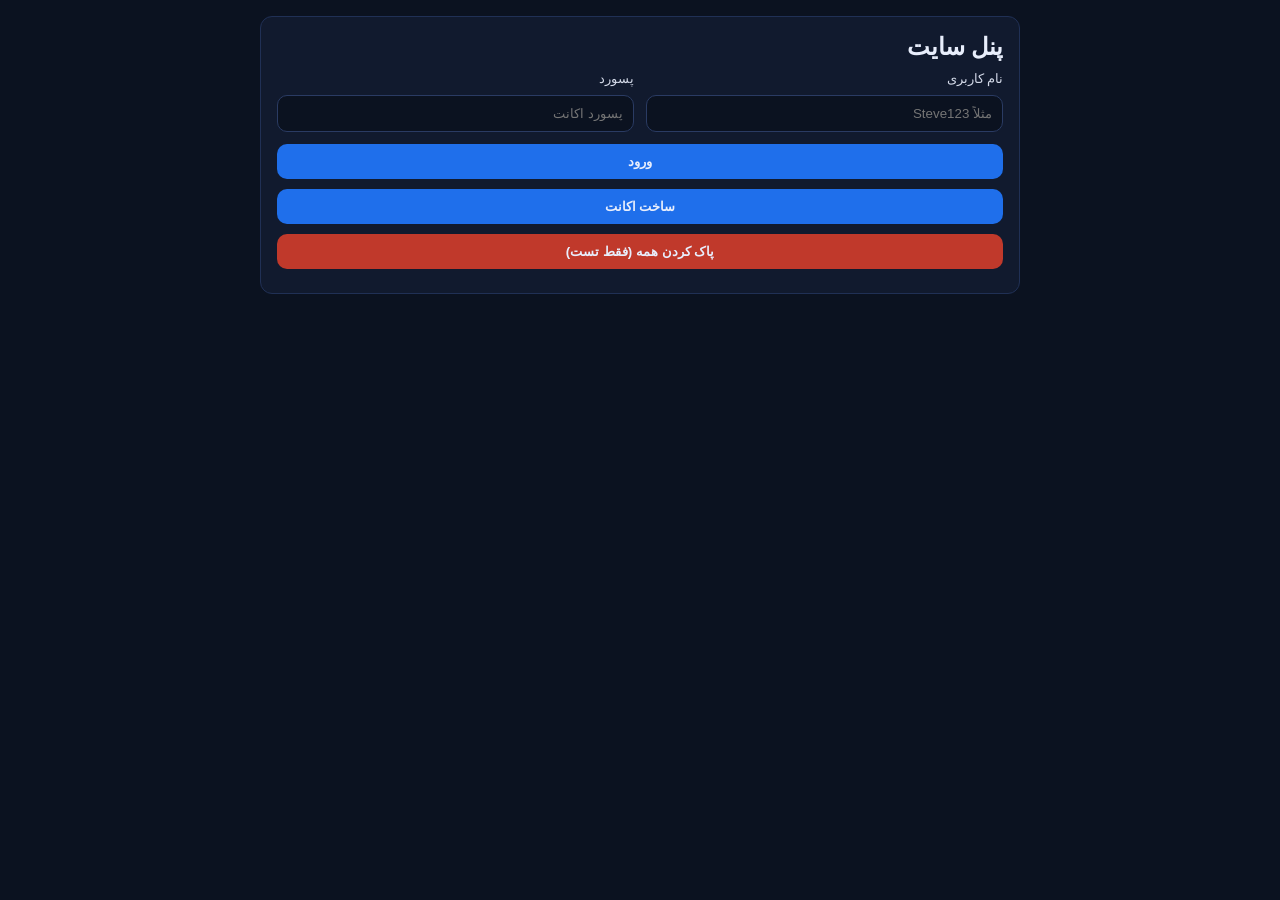
==== index.html @ c6c1b9be "Create index.html" ====
<!DOCTYPE html>
<html lang="fa" dir="rtl">
<head>
  <meta charset="utf-8" />
  <meta name="viewport" content="width=device-width,initial-scale=1" />
  <title>Session 10 دقیقه - Login</title>
  <style>
    body{font-family:tahoma;background:#0b1220;color:#e8eefc;margin:0;padding:16px}
    .wrap{max-width:760px;margin:auto;display:grid;gap:12px}
    .card{background:#111a2e;border:1px solid #203055;border-radius:12px;padding:16px}
    input,button{width:100%;box-sizing:border-box;margin-top:8px;padding:10px;border-radius:10px;border:1px solid #2a3b63;background:#0b1220;color:#e8eefc}
    button{cursor:pointer;border:none;background:#1f6feb;font-weight:900}
    .row{display:grid;grid-template-columns:1fr 1fr;gap:12px}
    @media(max-width:720px){.row{grid-template-columns:1fr}}
    .muted{opacity:.75;font-size:13px;margin-top:8px}
    .hidden{display:none}
    .danger{background:#c0392b}
    .ok{background:#1f6feb}
    .small{font-size:13px;opacity:.9}
    .topTitle{margin:0 0 8px 0}
  </style>
</head>
<body>
<div class="wrap">

  <div class="card">
    <h2 class="topTitle">پنل سایت</h2>
    <div id="timerLine" class="muted"></div>

    <!-- بخش لاگین -->
    <div id="loginBox">
      <div class="row">
        <div>
          <label class="small">نام کاربری</label>
          <input id="username" placeholder="مثلاً Steve123" autocomplete="username" />
        </div>
        <div>
          <label class="small">پسورد</label>
          <input id="password" type="password" placeholder="پسورد اکانت" autocomplete="current-password" />
        </div>
      </div>

      <button id="btnLogin" class="ok" style="margin-top:12px;">ورود</button>

      <button id="btnCreate" class="ok" style="margin-top:10px;">ساخت اکانت</button>
      <button id="btnClear" class="danger" style="margin-top:10px;">پاک کردن همه (فقط تست)</button>

      <div id="status" class="muted"></div>
    </div>

    <!-- بخش وارد شده -->
    <div id="appBox" class="hidden">
      <div class="small">✅ وارد شده‌اید به عنوان:</div>
      <div style="font-weight:900;margin-top:6px;font-size:18px" id="who"></div>

      <div class="muted" style="margin-top:10px">
        تا <b id="exp"></b> زمان باقی مانده.
      </div>

      <div style="margin-top:14px;padding:12px;border:1px dashed #2a3b63;border-radius:12px">
        محتوای اصلی سایت همینجاست… (هرچی می‌خوای اینجا بذار)
      </div>

      <button id="btnLogout" class="danger" style="margin-top:14px; width:auto; padding:10px 14px;">خروج</button>
    </div>
  </div>

</div>

<script>
  const LS_USERS = "site:users:v1";
  const LS_SESSION = "site:session:v1";
  const SESSION_TTL_MS = 10 * 60 * 1000; // 10 دقیقه

  const $ = (id) => document.getElementById(id);

  function setStatus(t){ $("status").textContent = t || ""; }

  function now(){ return Date.now(); }

  function loadUsers(){
    const raw = localStorage.getItem(LS_USERS);
    if(!raw) return {};
    try{
      const obj = JSON.parse(raw);
      return (obj && typeof obj === "object") ? obj : {};
    }catch{ return {}; }
  }

  function saveUsers(users){
    localStorage.setItem(LS_USERS, JSON.stringify(users));
  }

  function loadSession(){
    const raw = localStorage.getItem(LS_SESSION);
    if(!raw) return null;
    try{ return JSON.parse(raw); }catch{ return null; }
  }

  function saveSession(sess){
    localStorage.setItem(LS_SESSION, JSON.stringify(sess));
  }

  function clearSession(){
    localStorage.removeItem(LS_SESSION);
  }

  function clearAll(){
    localStorage.removeItem(LS_USERS);
    localStorage.removeItem(LS_SESSION);
  }

  async function sha256(text){
    const enc = new TextEncoder().encode(text);
    const buf = await crypto.subtle.digest("SHA-256", enc);
    return [...new Uint8Array(buf)].map(b => b.toString(16).padStart(2,"0")).join("");
  }

  function render(){
    const sess = loadSession();

    const loginBox = $("loginBox");
    const appBox = $("appBox");
    const expLine = $("timerLine");

    if(!sess || !sess.username || !sess.expAt){
      loginBox.classList.remove("hidden");
      appBox.classList.add("hidden");
      expLine.textContent = "";
      setStatus("");
      return;
    }

    const expAt = Number(sess.expAt);

    if(!Number.isFinite(expAt) || now() > expAt){
      clearSession();
      loginBox.classList.remove("hidden");
      appBox.classList.add("hidden");
      expLine.textContent = "";
      $("who").textContent = "";
      $("exp").textContent = "";
      setStatus("سشن منقضی شد. دوباره وارد شوید.");
      return;
    }

    loginBox.classList.add("hidden");
    appBox.classList.remove("hidden");
    $("who").textContent = sess.username;
    $("exp").textContent = new Date(expAt).toLocaleString("fa-IR");

    // نمایش تایمر
    const remainMs = expAt - now();
    const s = Math.max(0, Math.floor(remainMs/1000));
    const m = Math.floor(s/60);
    const sec = (s%60).toString().padStart(2,"0");
    expLine.textContent = `زمان باقی‌مانده: ${m} دقیقه و ${sec} ثانیه`;
    setStatus("");
  }

  // در هر بار refresh، همین که صفحه بالا آمد render می‌کنه
  render();
  setInterval(render, 1000);

  $("btnLogin").addEventListener("click", async ()=>{
    const username = $("username").value.trim();
    const password = $("password").value;

    if(!username){ setStatus("نام کاربری را وارد کن."); return; }
    if(!password){ setStatus("پسورد را وارد کن."); return; }

    const users = loadUsers();
    const u = users[username];
    if(!u){ setStatus("اکانت پیدا نشد. یا اول بساز."); return; }

    const hash = await sha256(password);
    if(hash !== u.passHash){ setStatus("پسورد اشتباه است."); return; }

    saveSession({ username, expAt: now() + SESSION_TTL_MS });
    render();
  });

  $("btnCreate").addEventListener("click", async ()=>{
    const username = $("username").value.trim();
    const password = $("password").value;

    if(username.length < 3){ setStatus("نام کاربری حداقل ۳ کاراکتر باشد."); return; }
    if(password.length < 4){ setStatus("پسورد حداقل ۴ کاراکتر باشد."); return; }

    const users = loadUsers();
    if(users[username]){ setStatus("این نام کاربری قبلاً ساخته شده است."); return; }

    const hash = await sha256(password);
    users[username] = { passHash: hash, createdAt: new Date().toISOString() };
    saveUsers(users);

    setStatus("اکانت ساخته شد ✅ حالا وارد شو.");
  });

  $("btnLogout").addEventListener("click", ()=>{
    clearSession();
    render();
  });

  $("btnClear").addEventListener("click", ()=>{
    if(confirm("همه اکانت‌ها و سشن‌ها پاک می‌شود؟ (فقط تست)")){
      clearAll();
      render();
    }
  });
</script>
</body>
</html>
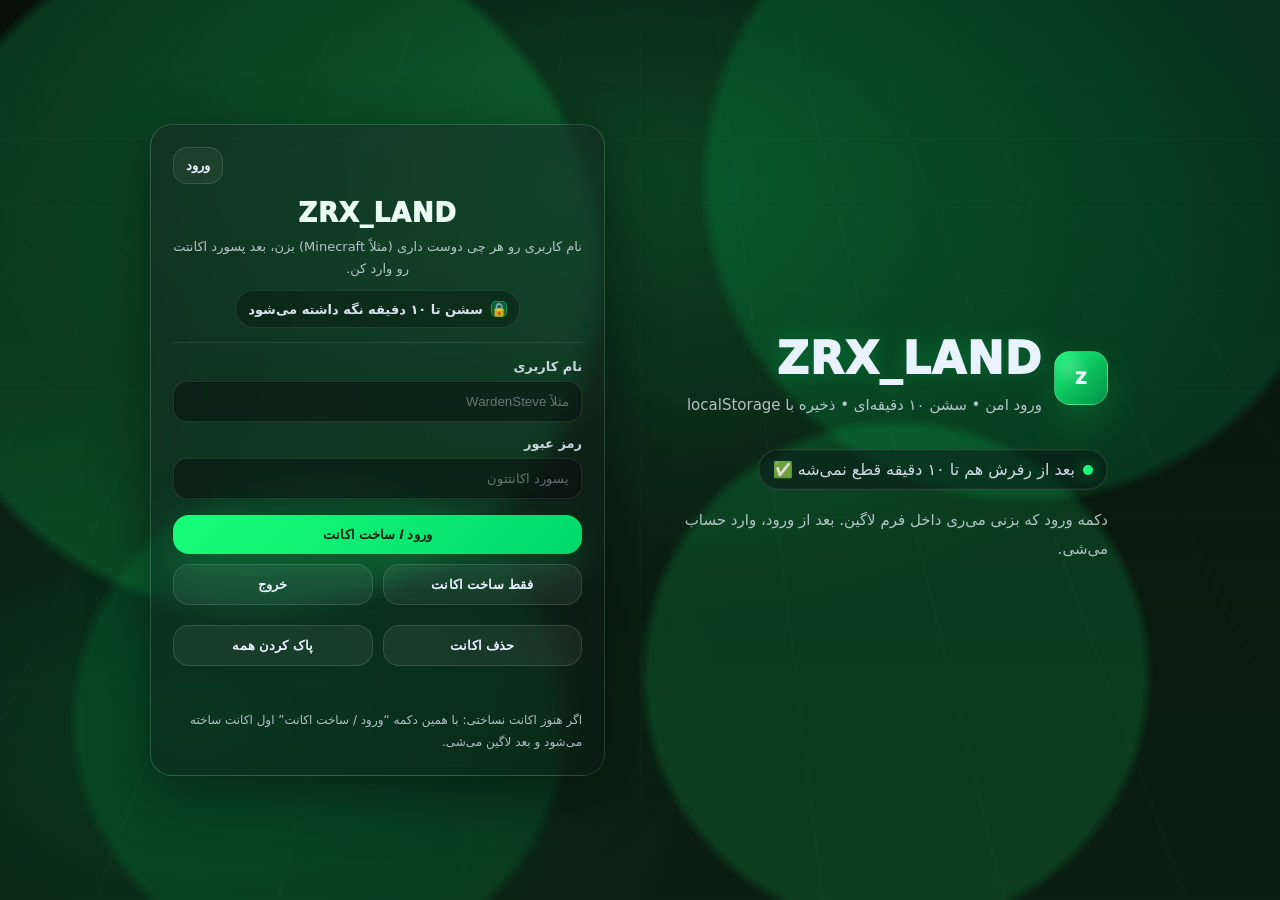
==== commit 087c4edd: "Update index.html" ====
--- a/index.html
+++ b/index.html
@@ -3,80 +3,374 @@
 <head>
   <meta charset="utf-8" />
   <meta name="viewport" content="width=device-width,initial-scale=1" />
-  <title>Session 10 دقیقه - Login</title>
+  <title>ZRX_LAND | Login</title>
   <style>
-    body{font-family:tahoma;background:#0b1220;color:#e8eefc;margin:0;padding:16px}
-    .wrap{max-width:760px;margin:auto;display:grid;gap:12px}
-    .card{background:#111a2e;border:1px solid #203055;border-radius:12px;padding:16px}
-    input,button{width:100%;box-sizing:border-box;margin-top:8px;padding:10px;border-radius:10px;border:1px solid #2a3b63;background:#0b1220;color:#e8eefc}
-    button{cursor:pointer;border:none;background:#1f6feb;font-weight:900}
-    .row{display:grid;grid-template-columns:1fr 1fr;gap:12px}
-    @media(max-width:720px){.row{grid-template-columns:1fr}}
-    .muted{opacity:.75;font-size:13px;margin-top:8px}
-    .hidden{display:none}
-    .danger{background:#c0392b}
-    .ok{background:#1f6feb}
-    .small{font-size:13px;opacity:.9}
-    .topTitle{margin:0 0 8px 0}
+    :root{
+      --bg1:#07110a;
+      --bg2:#0b1f10;
+      --card: rgba(15, 20, 30, .78);
+      --card2: rgba(10, 14, 22, .62);
+      --stroke: rgba(255,255,255,.10);
+      --text:#e9f2ff;
+      --muted:rgba(233,242,255,.75);
+      --green:#19ff7a;
+      --green2:#00d86b;
+      --shadow: 0 18px 60px rgba(0,0,0,.45);
+      --radius: 22px;
+    }
+
+    *{box-sizing:border-box}
+    body{
+      margin:0;
+      font-family: ui-sans-serif, system-ui, -apple-system, Segoe UI, Roboto, Tahoma, Arial;
+      background:
+        radial-gradient(1200px 800px at 50% 20%, rgba(25,255,122,.20), transparent 55%),
+        radial-gradient(900px 600px at 15% 80%, rgba(0,216,107,.14), transparent 60%),
+        linear-gradient(180deg, var(--bg1), var(--bg2));
+      color:var(--text);
+      overflow-x:hidden;
+    }
+
+    /* glow squares background */
+    .bg-glow{
+      position:fixed; inset:0; pointer-events:none; opacity:.9;
+      background:
+        radial-gradient(circle at 20% 30%, rgba(25,255,122,.18) 0 28%, transparent 29%),
+        radial-gradient(circle at 80% 20%, rgba(0,216,107,.18) 0 25%, transparent 26%),
+        radial-gradient(circle at 70% 75%, rgba(25,255,122,.16) 0 22%, transparent 23%),
+        radial-gradient(circle at 25% 80%, rgba(0,216,107,.14) 0 20%, transparent 21%);
+      filter: blur(0px);
+    }
+    .grid{
+      position:fixed; inset:-40px;
+      pointer-events:none;
+      background:
+        linear-gradient(to right, rgba(255,255,255,.06) 1px, transparent 1px),
+        linear-gradient(to bottom, rgba(255,255,255,.06) 1px, transparent 1px);
+      background-size: 68px 68px;
+      opacity:.10;
+      transform: perspective(900px) rotateX(58deg) translateY(120px);
+      transform-origin: top;
+    }
+    .wrap{
+      min-height:100vh;
+      display:flex;
+      align-items:center;
+      justify-content:center;
+      padding:28px 16px;
+      position:relative;
+    }
+
+    .shell{
+      width:min(980px, 100%);
+      display:grid;
+      grid-template-columns: 1.05fr .95fr;
+      gap:22px;
+      align-items:center;
+    }
+    @media (max-width: 860px){
+      .shell{ grid-template-columns: 1fr; }
+    }
+
+    .hero{
+      padding:22px;
+    }
+    .brand{
+      display:flex; gap:12px; align-items:center;
+      margin-bottom:14px;
+    }
+    .logo{
+      width:54px; height:54px; border-radius:16px;
+      background:
+        radial-gradient(circle at 30% 30%, rgba(255,255,255,.18), transparent 35%),
+        linear-gradient(135deg, rgba(25,255,122,.95), rgba(0,216,107,.55));
+      box-shadow: 0 18px 40px rgba(25,255,122,.18);
+      border:1px solid rgba(255,255,255,.18);
+      display:flex; align-items:center; justify-content:center;
+      font-weight:1000; letter-spacing:.5px;
+    }
+    .title{
+      font-size:44px; font-weight:1000; line-height:1;
+      margin:0;
+      letter-spacing: 1px;
+      text-shadow: 0 0 22px rgba(25,255,122,.22);
+    }
+    .subtitle{
+      margin-top:10px;
+      color:var(--muted);
+      font-size:15px;
+      line-height:1.9;
+    }
+    .tag{
+      display:inline-flex; align-items:center; gap:8px;
+      padding:10px 14px;
+      border-radius:999px;
+      border:1px solid rgba(255,255,255,.12);
+      background: rgba(10,14,22,.45);
+      margin-top:16px;
+      color: rgba(233,242,255,.88);
+      box-shadow: inset 0 0 0 1px rgba(255,255,255,.04);
+    }
+    .dot{
+      width:10px; height:10px; border-radius:50%;
+      background: var(--green);
+      box-shadow: 0 0 18px rgba(25,255,122,.6);
+    }
+
+    /* card */
+    .card{
+      background: linear-gradient(180deg, rgba(255,255,255,.06), rgba(255,255,255,.02));
+      border:1px solid rgba(255,255,255,.10);
+      border-radius: var(--radius);
+      box-shadow: var(--shadow);
+      overflow:hidden;
+    }
+    .card-inner{
+      padding:22px;
+      background: rgba(6,10,16,.35);
+      backdrop-filter: blur(10px);
+    }
+    .card-top{
+      text-align:center;
+      padding-bottom:14px;
+      border-bottom:1px solid rgba(255,255,255,.08);
+      margin-bottom:16px;
+    }
+    .card-top .brandText{
+      font-weight:1000;
+      font-size:26px;
+      letter-spacing: .8px;
+      color:#eafff4;
+    }
+    .hint{
+      margin-top:8px;
+      color:var(--muted);
+      font-size:13px;
+      line-height:1.7;
+    }
+
+    .field{
+      margin-top:14px;
+    }
+    label{
+      display:block;
+      color: rgba(233,242,255,.85);
+      font-size:13px;
+      margin-bottom:7px;
+      font-weight:800;
+    }
+    input{
+      width:100%;
+      padding:12px 12px;
+      border-radius:14px;
+      border:1px solid rgba(255,255,255,.10);
+      background: rgba(5,8,12,.40);
+      outline:none;
+      color:var(--text);
+      box-shadow: inset 0 0 0 1px rgba(0,0,0,.18);
+    }
+    input::placeholder{ color: rgba(233,242,255,.40); }
+
+    .btn{
+      margin-top:16px;
+      width:100%;
+      padding:12px 14px;
+      border:none;
+      border-radius:16px;
+      cursor:pointer;
+      font-weight:1000;
+      letter-spacing:.2px;
+      color:#052014;
+      background: linear-gradient(135deg, var(--green), var(--green2));
+      box-shadow: 0 16px 40px rgba(25,255,122,.20);
+      transition: transform .12s ease, filter .12s ease;
+    }
+    .btn:hover{ transform: translateY(-1px); filter: brightness(1.05); }
+    .btn:active{ transform: translateY(0px); }
+    .btn.secondary{
+      background: rgba(255,255,255,.06);
+      color: var(--text);
+      border:1px solid rgba(255,255,255,.12);
+      box-shadow:none;
+      margin-top:10px;
+    }
+    .row2{
+      display:grid; grid-template-columns:1fr 1fr; gap:10px;
+    }
+    @media (max-width: 480px){ .row2{ grid-template-columns:1fr; } }
+
+    .status{
+      margin-top:12px;
+      color: rgba(233,242,255,.85);
+      font-size:13px;
+      min-height: 18px;
+    }
+    .pill{
+      display:inline-flex; align-items:center; gap:8px;
+      padding:10px 12px;
+      border-radius:999px;
+      background: rgba(0,0,0,.25);
+      border:1px solid rgba(255,255,255,.10);
+      color: rgba(233,242,255,.92);
+      font-weight:900;
+      font-size:13px;
+      margin-top:10px;
+    }
+    .lock{
+      width:16px; height:16px; border-radius:5px;
+      background: rgba(25,255,122,.22);
+      border:1px solid rgba(25,255,122,.35);
+      display:inline-flex; align-items:center; justify-content:center;
+      color: var(--green);
+      font-weight:1000;
+    }
+
+    .right-note{
+      margin-top:14px;
+      color: var(--muted);
+      font-size: 12px;
+      line-height:1.8;
+    }
+
+    /* two "pages" */
+    .page{ display:none; }
+    .page.show{ display:block; }
+    .top-action{
+      display:flex; justify-content:flex-end; margin-bottom:14px;
+    }
+    .linkBtn{
+      border:1px solid rgba(255,255,255,.12);
+      background: rgba(255,255,255,.05);
+      color: var(--text);
+      padding:10px 12px;
+      border-radius: 14px;
+      cursor:pointer;
+      font-weight:1000;
+    }
+    .linkBtn:hover{ filter: brightness(1.08); }
+    .linkBtn:active{ transform: translateY(1px); }
   </style>
 </head>
+
 <body>
-<div class="wrap">
-
-  <div class="card">
-    <h2 class="topTitle">پنل سایت</h2>
-    <div id="timerLine" class="muted"></div>
-
-    <!-- بخش لاگین -->
-    <div id="loginBox">
-      <div class="row">
-        <div>
-          <label class="small">نام کاربری</label>
-          <input id="username" placeholder="مثلاً Steve123" autocomplete="username" />
+  <div class="bg-glow"></div>
+  <div class="grid"></div>
+
+  <div class="wrap">
+    <div class="shell">
+      <section class="hero">
+        <div class="brand">
+          <div class="logo">Z</div>
+          <div>
+            <h1 class="title">ZRX_LAND</h1>
+            <div class="subtitle">ورود امن • سشن ۱۰ دقیقه‌ای • ذخیره با localStorage</div>
+          </div>
         </div>
-        <div>
-          <label class="small">پسورد</label>
-          <input id="password" type="password" placeholder="پسورد اکانت" autocomplete="current-password" />
+
+        <div class="tag">
+          <span class="dot"></span>
+          <span>بعد از رفرش هم تا ۱۰ دقیقه قطع نمی‌شه ✅</span>
         </div>
-      </div>
-
-      <button id="btnLogin" class="ok" style="margin-top:12px;">ورود</button>
-
-      <button id="btnCreate" class="ok" style="margin-top:10px;">ساخت اکانت</button>
-      <button id="btnClear" class="danger" style="margin-top:10px;">پاک کردن همه (فقط تست)</button>
-
-      <div id="status" class="muted"></div>
-    </div>
-
-    <!-- بخش وارد شده -->
-    <div id="appBox" class="hidden">
-      <div class="small">✅ وارد شده‌اید به عنوان:</div>
-      <div style="font-weight:900;margin-top:6px;font-size:18px" id="who"></div>
-
-      <div class="muted" style="margin-top:10px">
-        تا <b id="exp"></b> زمان باقی مانده.
-      </div>
-
-      <div style="margin-top:14px;padding:12px;border:1px dashed #2a3b63;border-radius:12px">
-        محتوای اصلی سایت همینجاست… (هرچی می‌خوای اینجا بذار)
-      </div>
-
-      <button id="btnLogout" class="danger" style="margin-top:14px; width:auto; padding:10px 14px;">خروج</button>
+
+        <div class="subtitle" style="margin-top:16px">
+          دکمه ورود که بزنی می‌ری داخل فرم لاگین. بعد از ورود، وارد حساب می‌شی.
+        </div>
+      </section>
+
+      <aside class="card">
+        <div class="card-inner">
+          <div class="top-action">
+            <button class="linkBtn" id="goLogin">ورود</button>
+          </div>
+
+          <!-- PAGE: LOGIN -->
+          <div class="page show" id="pageLogin">
+            <div class="card-top">
+              <div class="brandText">ZRX_LAND</div>
+              <div class="hint">نام کاربری رو هر چی دوست داری (مثلاً Minecraft) بزن، بعد پسورد اکانتت رو وارد کن.</div>
+              <div class="pill"><span class="lock">🔒</span> سشن تا ۱۰ دقیقه نگه داشته می‌شود</div>
+            </div>
+
+            <div class="field">
+              <label>نام کاربری</label>
+              <input id="username" placeholder="مثلاً WardenSteve" autocomplete="username" />
+            </div>
+
+            <div class="field">
+              <label>رمز عبور</label>
+              <input id="password" type="password" placeholder="پسورد اکانتتون" autocomplete="current-password" />
+            </div>
+
+            <button class="btn" id="btnSubmit">ورود / ساخت اکانت</button>
+
+            <div class="row2">
+              <button class="btn secondary" id="btnCreateOnly">فقط ساخت اکانت</button>
+              <button class="btn secondary" id="btnLogout" title="فقط سشن را پاک می‌کند">خروج</button>
+            </div>
+
+            <div class="row2" style="margin-top:10px">
+              <button class="btn secondary" id="btnDeleteAccount" title="اکانت را از localStorage حذف می‌کند">حذف اکانت</button>
+              <button class="btn secondary" id="btnClearAll" title="همه چیز را پاک می‌کند (تست)">پاک کردن همه</button>
+            </div>
+
+            <div class="status" id="status"></div>
+
+            <div class="right-note">
+              اگر هنوز اکانت نساختی: با همین دکمه “ورود / ساخت اکانت” اول اکانت ساخته می‌شود و بعد لاگین می‌شی.
+            </div>
+          </div>
+
+          <!-- PAGE: PANEL (LOGGED IN) -->
+          <div class="page" id="pagePanel">
+            <div class="card-top">
+              <div class="brandText">✅ وارد شدید</div>
+              <div class="hint">تا پایان زمان سشن اجازه دسترسی دارید.</div>
+              <div class="pill"><span class="lock">⚡</span> دسترسی فعال</div>
+            </div>
+
+            <div class="status" style="min-height:auto">
+              <div style="font-weight:1000; font-size:14px;">کاربر: <span id="who"></span></div>
+              <div style="margin-top:6px; color:rgba(233,242,255,.78); font-size:13px;">
+                پایان سشن: <span id="exp"></span>
+              </div>
+            </div>
+
+            <button class="btn" id="btnGoHome">رفتن به صفحه اصلی</button>
+            <button class="btn secondary" id="btnLogout2">خروج</button>
+
+            <div class="right-note">
+              بعد از ۱۰ دقیقه سشن خودکار قفل می‌شود و باید دوباره لاگین کنی.
+            </div>
+          </div>
+
+        </div>
+      </aside>
     </div>
   </div>
 
-</div>
-
 <script>
-  const LS_USERS = "site:users:v1";
-  const LS_SESSION = "site:session:v1";
-  const SESSION_TTL_MS = 10 * 60 * 1000; // 10 دقیقه
+  // ====== Storage keys ======
+  const LS_USERS = "zrx:users:v1";
+  const LS_SESSION = "zrx:session:v1";
+  const TTL_MS = 10 * 60 * 1000; // 10 minutes
 
   const $ = (id) => document.getElementById(id);
 
-  function setStatus(t){ $("status").textContent = t || ""; }
-
-  function now(){ return Date.now(); }
+  const pageLogin = $("pageLogin");
+  const pagePanel = $("pagePanel");
+
+  function showLogin(){
+    pagePanel.classList.remove("show");
+    pageLogin.classList.add("show");
+  }
+  function showPanel(){
+    pageLogin.classList.remove("show");
+    pagePanel.classList.add("show");
+  }
+
+  function status(msg){
+    $("status").textContent = msg || "";
+  }
 
   function loadUsers(){
     const raw = localStorage.getItem(LS_USERS);
@@ -84,7 +378,9 @@
     try{
       const obj = JSON.parse(raw);
       return (obj && typeof obj === "object") ? obj : {};
-    }catch{ return {}; }
+    }catch{
+      return {};
+    }
   }
 
   function saveUsers(users){
@@ -94,7 +390,11 @@
   function loadSession(){
     const raw = localStorage.getItem(LS_SESSION);
     if(!raw) return null;
-    try{ return JSON.parse(raw); }catch{ return null; }
+    try{
+      return JSON.parse(raw);
+    }catch{
+      return null;
+    }
   }
 
   function saveSession(sess){
@@ -105,109 +405,182 @@
     localStorage.removeItem(LS_SESSION);
   }
 
-  function clearAll(){
+  async function sha256(text){
+    const data = new TextEncoder().encode(text);
+    const hashBuf = await crypto.subtle.digest("SHA-256", data);
+    return [...new Uint8Array(hashBuf)].map(b => b.toString(16).padStart(2,"0")).join("");
+  }
+
+  function isExpired(expAt){
+    const t = Number(expAt);
+    return !Number.isFinite(t) || Date.now() > t;
+  }
+
+  async function handleSubmit({ mode }) {
+    const username = $("username").value.trim();
+    const password = $("password").value;
+
+    if(!username){
+      status("نام کاربری را وارد کن.");
+      return;
+    }
+    if(!password || password.length < 1){
+      status("رمز عبور را وارد کن.");
+      return;
+    }
+
+    const users = loadUsers();
+    const exists = !!users[username];
+
+    // mode: "createOnly" | "loginOrCreate"
+    if(mode === "createOnly"){
+      if(exists){
+        status("این اکانت قبلاً ساخته شده است. اول ورود کن یا اکانت را حذف کن.");
+        return;
+      }
+      const passHash = await sha256(password);
+      users[username] = { passHash, createdAt: new Date().toISOString() };
+      saveUsers(users);
+      saveSession({ username, expAt: Date.now() + TTL_MS });
+      status("اکانت ساخته شد ✅ و وارد شدی.");
+      showPanel();
+      return;
+    }
+
+    // loginOrCreate
+    if(!exists){
+      // اگر ساخته نشده: بساز و وارد شو
+      const passHash = await sha256(password);
+      users[username] = { passHash, createdAt: new Date().toISOString() };
+      saveUsers(users);
+      saveSession({ username, expAt: Date.now() + TTL_MS });
+      status("اکانت ساخته شد ✅ وارد شدی.");
+      showPanel();
+      return;
+    } else {
+      // exists: login
+      const passHash = await sha256(password);
+      if(passHash !== users[username].passHash){
+        status("پسورد اشتباه است ❌");
+        return;
+      }
+      saveSession({ username, expAt: Date.now() + TTL_MS });
+      status("ورود موفق ✅");
+      showPanel();
+      return;
+    }
+  }
+
+  function renderPanel(){
+    const sess = loadSession();
+    if(!sess || !sess.username || !sess.expAt || isExpired(sess.expAt)){
+      clearSession();
+      status("سشن منقضی شد. دوباره لاگین کن.");
+      showLogin();
+      return;
+    }
+
+    $("who").textContent = sess.username;
+    $("exp").textContent = new Date(Number(sess.expAt)).toLocaleString("fa-IR");
+
+    // tick
+    if(!renderPanel._timer){
+      renderPanel._timer = setInterval(() => {
+        const s = loadSession();
+        if(!s || !s.username || !s.expAt || isExpired(s.expAt)){
+          clearSession();
+          status("سشن منقضی شد. دوباره لاگین کن.");
+          showLogin();
+          return;
+        }
+        $("exp").textContent = new Date(Number(s.expAt)).toLocaleString("fa-IR");
+      }, 1000);
+    }
+  }
+
+  // ====== Buttons ======
+  $("goLogin").addEventListener("click", () => {
+    // فقط بیاد فرم لاگین (مثل عکس: بعد رفرش باید هنوز لاگین باشه)
+    // پس این دکمه پنل رو قفل نمی‌کنه، فقط صفحه لاگین رو میاره.
+    showLogin();
+    status("");
+  });
+
+  $("btnSubmit").addEventListener("click", () => handleSubmit({ mode: "loginOrCreate" }));
+  $("btnCreateOnly").addEventListener("click", () => handleSubmit({ mode: "createOnly" }));
+
+  $("btnLogout").addEventListener("click", () => {
+    clearSession();
+    status("خارج شدی 👋");
+    showLogin();
+  });
+
+  $("btnLogout2").addEventListener("click", () => {
+    clearSession();
+    status("خارج شدی 👋");
+    showLogin();
+  });
+
+  $("btnGoHome").addEventListener("click", () => {
+    // “رفتن به صفحه اصلی” = فقط برگشت به لاگین/صفحه اول
+    showLogin();
+  });
+
+  $("btnDeleteAccount").addEventListener("click", async () => {
+    const username = $("username").value.trim();
+    if(!username){ status("نام کاربری را اول وارد کن."); return; }
+
+    const users = loadUsers();
+    if(!users[username]){ status("اکانت پیدا نشد."); return; }
+
+    // (اختیاری) برای اینکه کسی نتونه اکانت رو با فقط وارد کردن یوزر پاک کنه، پسورد هم باید درست باشه
+    const password = $("password").value;
+    if(!password){ status("برای حذف اکانت، رمز عبور را هم وارد کن."); return; }
+
+    const passHash = await sha256(password);
+    if(passHash !== users[username].passHash){
+      status("پسورد برای حذف اکانت اشتباه است ❌");
+      return;
+    }
+
+    delete users[username];
+    saveUsers(users);
+
+    // اگر همین سشن بوده پاکش کن
+    const sess = loadSession();
+    if(sess && sess.username === username) clearSession();
+
+    status("اکانت حذف شد ✅");
+    showLogin();
+  });
+
+  $("btnClearAll").addEventListener("click", () => {
+    if(!confirm("همه اکانت‌ها و سشن پاک شود؟ (فقط تست)")) return;
     localStorage.removeItem(LS_USERS);
     localStorage.removeItem(LS_SESSION);
-  }
-
-  async function sha256(text){
-    const enc = new TextEncoder().encode(text);
-    const buf = await crypto.subtle.digest("SHA-256", enc);
-    return [...new Uint8Array(buf)].map(b => b.toString(16).padStart(2,"0")).join("");
-  }
-
-  function render(){
+    status("همه پاک شد ✅");
+    showLogin();
+  });
+
+  // ====== Init ======
+  (function init(){
     const sess = loadSession();
-
-    const loginBox = $("loginBox");
-    const appBox = $("appBox");
-    const expLine = $("timerLine");
-
-    if(!sess || !sess.username || !sess.expAt){
-      loginBox.classList.remove("hidden");
-      appBox.classList.add("hidden");
-      expLine.textContent = "";
-      setStatus("");
-      return;
-    }
-
-    const expAt = Number(sess.expAt);
-
-    if(!Number.isFinite(expAt) || now() > expAt){
-      clearSession();
-      loginBox.classList.remove("hidden");
-      appBox.classList.add("hidden");
-      expLine.textContent = "";
-      $("who").textContent = "";
-      $("exp").textContent = "";
-      setStatus("سشن منقضی شد. دوباره وارد شوید.");
-      return;
-    }
-
-    loginBox.classList.add("hidden");
-    appBox.classList.remove("hidden");
-    $("who").textContent = sess.username;
-    $("exp").textContent = new Date(expAt).toLocaleString("fa-IR");
-
-    // نمایش تایمر
-    const remainMs = expAt - now();
-    const s = Math.max(0, Math.floor(remainMs/1000));
-    const m = Math.floor(s/60);
-    const sec = (s%60).toString().padStart(2,"0");
-    expLine.textContent = `زمان باقی‌مانده: ${m} دقیقه و ${sec} ثانیه`;
-    setStatus("");
-  }
-
-  // در هر بار refresh، همین که صفحه بالا آمد render می‌کنه
-  render();
-  setInterval(render, 1000);
-
-  $("btnLogin").addEventListener("click", async ()=>{
-    const username = $("username").value.trim();
-    const password = $("password").value;
-
-    if(!username){ setStatus("نام کاربری را وارد کن."); return; }
-    if(!password){ setStatus("پسورد را وارد کن."); return; }
-
-    const users = loadUsers();
-    const u = users[username];
-    if(!u){ setStatus("اکانت پیدا نشد. یا اول بساز."); return; }
-
-    const hash = await sha256(password);
-    if(hash !== u.passHash){ setStatus("پسورد اشتباه است."); return; }
-
-    saveSession({ username, expAt: now() + SESSION_TTL_MS });
-    render();
-  });
-
-  $("btnCreate").addEventListener("click", async ()=>{
-    const username = $("username").value.trim();
-    const password = $("password").value;
-
-    if(username.length < 3){ setStatus("نام کاربری حداقل ۳ کاراکتر باشد."); return; }
-    if(password.length < 4){ setStatus("پسورد حداقل ۴ کاراکتر باشد."); return; }
-
-    const users = loadUsers();
-    if(users[username]){ setStatus("این نام کاربری قبلاً ساخته شده است."); return; }
-
-    const hash = await sha256(password);
-    users[username] = { passHash: hash, createdAt: new Date().toISOString() };
-    saveUsers(users);
-
-    setStatus("اکانت ساخته شد ✅ حالا وارد شو.");
-  });
-
-  $("btnLogout").addEventListener("click", ()=>{
-    clearSession();
-    render();
-  });
-
-  $("btnClear").addEventListener("click", ()=>{
-    if(confirm("همه اکانت‌ها و سشن‌ها پاک می‌شود؟ (فقط تست)")){
-      clearAll();
-      render();
-    }
-  });
+    if(sess && sess.username && sess.expAt && !isExpired(sess.expAt)){
+      showPanel();
+      status("");
+      renderPanel();
+    }else{
+      showLogin();
+      status("");
+    }
+
+    // اگر سشن در تب/پنجره دیگری تغییر کرد
+    window.addEventListener("storage", (e) => {
+      if(e.key === LS_SESSION){
+        renderPanel();
+      }
+    });
+  })();
 </script>
 </body>
 </html>
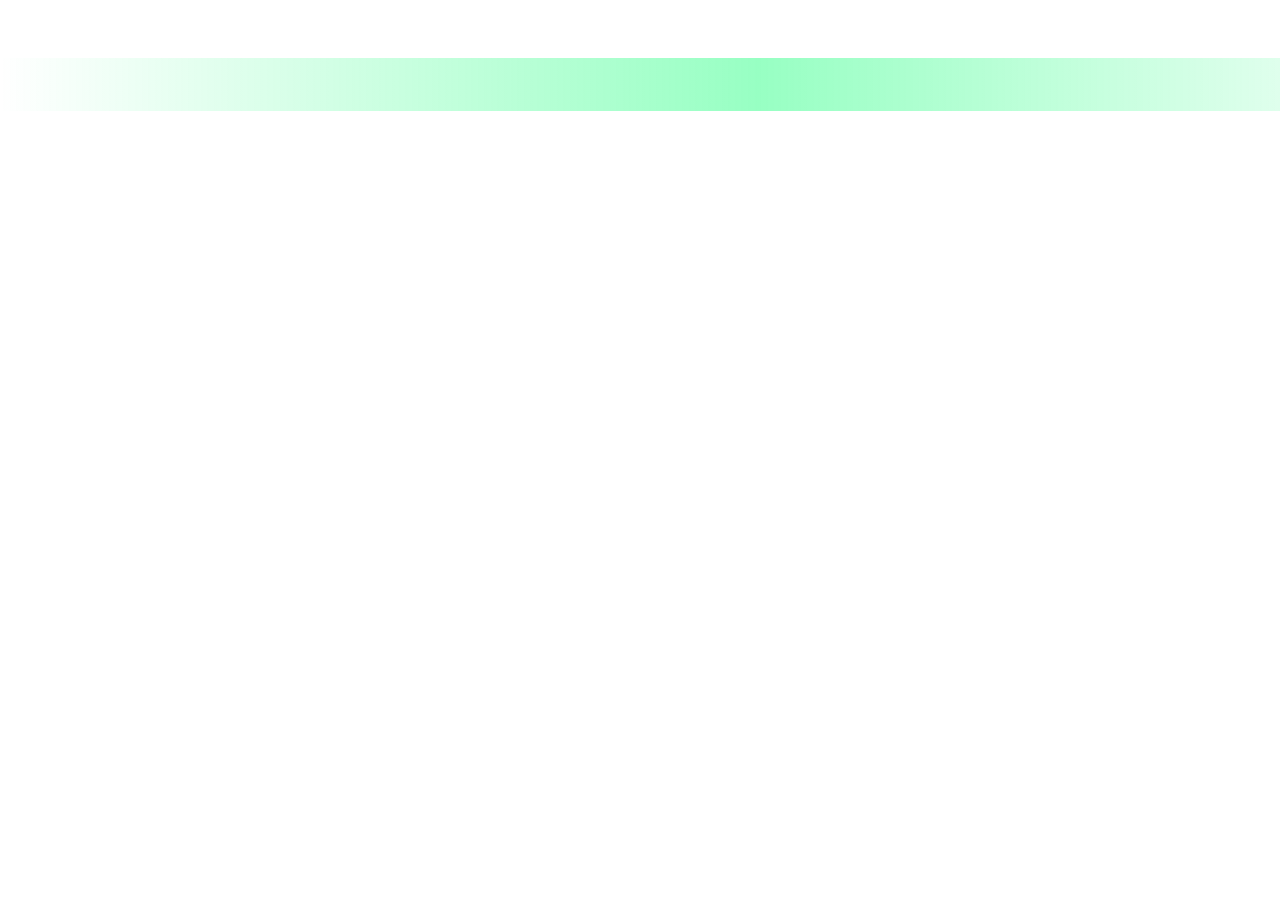
==== commit ac767461: "Update index.html" ====
--- a/index.html
+++ b/index.html
@@ -1,586 +1,283 @@
-<!DOCTYPE html>
+<!doctype html>
 <html lang="fa" dir="rtl">
 <head>
   <meta charset="utf-8" />
   <meta name="viewport" content="width=device-width,initial-scale=1" />
-  <title>ZRX_LAND | Login</title>
-  <style>
-    :root{
-      --bg1:#07110a;
-      --bg2:#0b1f10;
-      --card: rgba(15, 20, 30, .78);
-      --card2: rgba(10, 14, 22, .62);
-      --stroke: rgba(255,255,255,.10);
-      --text:#e9f2ff;
-      --muted:rgba(233,242,255,.75);
-      --green:#19ff7a;
-      --green2:#00d86b;
-      --shadow: 0 18px 60px rgba(0,0,0,.45);
-      --radius: 22px;
-    }
-
-    *{box-sizing:border-box}
-    body{
-      margin:0;
-      font-family: ui-sans-serif, system-ui, -apple-system, Segoe UI, Roboto, Tahoma, Arial;
-      background:
-        radial-gradient(1200px 800px at 50% 20%, rgba(25,255,122,.20), transparent 55%),
-        radial-gradient(900px 600px at 15% 80%, rgba(0,216,107,.14), transparent 60%),
-        linear-gradient(180deg, var(--bg1), var(--bg2));
-      color:var(--text);
-      overflow-x:hidden;
-    }
-
-    /* glow squares background */
-    .bg-glow{
-      position:fixed; inset:0; pointer-events:none; opacity:.9;
-      background:
-        radial-gradient(circle at 20% 30%, rgba(25,255,122,.18) 0 28%, transparent 29%),
-        radial-gradient(circle at 80% 20%, rgba(0,216,107,.18) 0 25%, transparent 26%),
-        radial-gradient(circle at 70% 75%, rgba(25,255,122,.16) 0 22%, transparent 23%),
-        radial-gradient(circle at 25% 80%, rgba(0,216,107,.14) 0 20%, transparent 21%);
-      filter: blur(0px);
-    }
-    .grid{
-      position:fixed; inset:-40px;
-      pointer-events:none;
-      background:
-        linear-gradient(to right, rgba(255,255,255,.06) 1px, transparent 1px),
-        linear-gradient(to bottom, rgba(255,255,255,.06) 1px, transparent 1px);
-      background-size: 68px 68px;
-      opacity:.10;
-      transform: perspective(900px) rotateX(58deg) translateY(120px);
-      transform-origin: top;
-    }
-    .wrap{
-      min-height:100vh;
-      display:flex;
-      align-items:center;
-      justify-content:center;
-      padding:28px 16px;
-      position:relative;
-    }
-
-    .shell{
-      width:min(980px, 100%);
-      display:grid;
-      grid-template-columns: 1.05fr .95fr;
-      gap:22px;
-      align-items:center;
-    }
-    @media (max-width: 860px){
-      .shell{ grid-template-columns: 1fr; }
-    }
-
-    .hero{
-      padding:22px;
-    }
-    .brand{
-      display:flex; gap:12px; align-items:center;
-      margin-bottom:14px;
-    }
-    .logo{
-      width:54px; height:54px; border-radius:16px;
-      background:
-        radial-gradient(circle at 30% 30%, rgba(255,255,255,.18), transparent 35%),
-        linear-gradient(135deg, rgba(25,255,122,.95), rgba(0,216,107,.55));
-      box-shadow: 0 18px 40px rgba(25,255,122,.18);
-      border:1px solid rgba(255,255,255,.18);
-      display:flex; align-items:center; justify-content:center;
-      font-weight:1000; letter-spacing:.5px;
-    }
-    .title{
-      font-size:44px; font-weight:1000; line-height:1;
-      margin:0;
-      letter-spacing: 1px;
-      text-shadow: 0 0 22px rgba(25,255,122,.22);
-    }
-    .subtitle{
-      margin-top:10px;
-      color:var(--muted);
-      font-size:15px;
-      line-height:1.9;
-    }
-    .tag{
-      display:inline-flex; align-items:center; gap:8px;
-      padding:10px 14px;
-      border-radius:999px;
-      border:1px solid rgba(255,255,255,.12);
-      background: rgba(10,14,22,.45);
-      margin-top:16px;
-      color: rgba(233,242,255,.88);
-      box-shadow: inset 0 0 0 1px rgba(255,255,255,.04);
-    }
-    .dot{
-      width:10px; height:10px; border-radius:50%;
-      background: var(--green);
-      box-shadow: 0 0 18px rgba(25,255,122,.6);
-    }
-
-    /* card */
-    .card{
-      background: linear-gradient(180deg, rgba(255,255,255,.06), rgba(255,255,255,.02));
-      border:1px solid rgba(255,255,255,.10);
-      border-radius: var(--radius);
-      box-shadow: var(--shadow);
-      overflow:hidden;
-    }
-    .card-inner{
-      padding:22px;
-      background: rgba(6,10,16,.35);
-      backdrop-filter: blur(10px);
-    }
-    .card-top{
-      text-align:center;
-      padding-bottom:14px;
-      border-bottom:1px solid rgba(255,255,255,.08);
-      margin-bottom:16px;
-    }
-    .card-top .brandText{
-      font-weight:1000;
-      font-size:26px;
-      letter-spacing: .8px;
-      color:#eafff4;
-    }
-    .hint{
-      margin-top:8px;
-      color:var(--muted);
-      font-size:13px;
-      line-height:1.7;
-    }
-
-    .field{
-      margin-top:14px;
-    }
-    label{
-      display:block;
-      color: rgba(233,242,255,.85);
-      font-size:13px;
-      margin-bottom:7px;
-      font-weight:800;
-    }
-    input{
-      width:100%;
-      padding:12px 12px;
-      border-radius:14px;
-      border:1px solid rgba(255,255,255,.10);
-      background: rgba(5,8,12,.40);
-      outline:none;
-      color:var(--text);
-      box-shadow: inset 0 0 0 1px rgba(0,0,0,.18);
-    }
-    input::placeholder{ color: rgba(233,242,255,.40); }
-
-    .btn{
-      margin-top:16px;
-      width:100%;
-      padding:12px 14px;
-      border:none;
-      border-radius:16px;
-      cursor:pointer;
-      font-weight:1000;
-      letter-spacing:.2px;
-      color:#052014;
-      background: linear-gradient(135deg, var(--green), var(--green2));
-      box-shadow: 0 16px 40px rgba(25,255,122,.20);
-      transition: transform .12s ease, filter .12s ease;
-    }
-    .btn:hover{ transform: translateY(-1px); filter: brightness(1.05); }
-    .btn:active{ transform: translateY(0px); }
-    .btn.secondary{
-      background: rgba(255,255,255,.06);
-      color: var(--text);
-      border:1px solid rgba(255,255,255,.12);
-      box-shadow:none;
-      margin-top:10px;
-    }
-    .row2{
-      display:grid; grid-template-columns:1fr 1fr; gap:10px;
-    }
-    @media (max-width: 480px){ .row2{ grid-template-columns:1fr; } }
-
-    .status{
-      margin-top:12px;
-      color: rgba(233,242,255,.85);
-      font-size:13px;
-      min-height: 18px;
-    }
-    .pill{
-      display:inline-flex; align-items:center; gap:8px;
-      padding:10px 12px;
-      border-radius:999px;
-      background: rgba(0,0,0,.25);
-      border:1px solid rgba(255,255,255,.10);
-      color: rgba(233,242,255,.92);
-      font-weight:900;
-      font-size:13px;
-      margin-top:10px;
-    }
-    .lock{
-      width:16px; height:16px; border-radius:5px;
-      background: rgba(25,255,122,.22);
-      border:1px solid rgba(25,255,122,.35);
-      display:inline-flex; align-items:center; justify-content:center;
-      color: var(--green);
-      font-weight:1000;
-    }
-
-    .right-note{
-      margin-top:14px;
-      color: var(--muted);
-      font-size: 12px;
-      line-height:1.8;
-    }
-
-    /* two "pages" */
-    .page{ display:none; }
-    .page.show{ display:block; }
-    .top-action{
-      display:flex; justify-content:flex-end; margin-bottom:14px;
-    }
-    .linkBtn{
-      border:1px solid rgba(255,255,255,.12);
-      background: rgba(255,255,255,.05);
-      color: var(--text);
-      padding:10px 12px;
-      border-radius: 14px;
-      cursor:pointer;
-      font-weight:1000;
-    }
-    .linkBtn:hover{ filter: brightness(1.08); }
-    .linkBtn:active{ transform: translateY(1px); }
-  </style>
+  <title>ZRX_LAND</title>
+  <link rel="stylesheet" href="style.css" />
 </head>
-
 <body>
-  <div class="bg-glow"></div>
-  <div class="grid"></div>
-
-  <div class="wrap">
-    <div class="shell">
-      <section class="hero">
-        <div class="brand">
-          <div class="logo">Z</div>
-          <div>
-            <h1 class="title">ZRX_LAND</h1>
-            <div class="subtitle">ورود امن • سشن ۱۰ دقیقه‌ای • ذخیره با localStorage</div>
-          </div>
-        </div>
-
-        <div class="tag">
+  <div class="bg">
+    <div class="wave w1"></div>
+    <div class="wave w2"></div>
+    <div class="wave w3"></div>
+    <div class="grain"></div>
+    <div class="vignette"></div>
+  </div>
+
+  <main class="wrap">
+    <header class="hero">
+      <div class="brandMark" aria-hidden="true">ZRX</div>
+      <div class="heroText">
+        <div class="kicker">ZRX_LAND</div>
+        <h1 class="title">
+          ورود / ساخت اکانت
+          <span class="subTitle">فقط ۱ اکانت • بدون سشن زمان‌دار</span>
+        </h1>
+      </div>
+    </header>
+
+    <section class="card" id="panel">
+      <!-- PAGE: LOGIN -->
+      <div class="pane" id="paneLogin">
+        <div class="cardHead">
+          <div class="lockTag">🔒</div>
+          <div class="headText">
+            <h2>ورود</h2>
+            <p>اگر هنوز اکانت ساخته نشده باشه، با دکمه ورود اکانت ساخته می‌شه.</p>
+          </div>
+        </div>
+
+        <div class="fields">
+          <div class="field">
+            <label>نام کاربری</label>
+            <input id="username" autocomplete="username" placeholder="مثلاً WardenSteve" />
+          </div>
+          <div class="field">
+            <label>پسورد</label>
+            <input id="password" type="password" autocomplete="current-password" placeholder="پسورد اکانت" />
+          </div>
+        </div>
+
+        <button class="btn primary" id="btnLogin">ورود / ساخت اکانت</button>
+
+        <div class="actions">
+          <button class="btn ghost" id="btnClearAll">پاک کردن همه (تست)</button>
+          <button class="btn ghost" id="btnLogout">خروج</button>
+        </div>
+
+        <div class="status" id="status"></div>
+
+        <div class="note">
           <span class="dot"></span>
-          <span>بعد از رفرش هم تا ۱۰ دقیقه قطع نمی‌شه ✅</span>
-        </div>
-
-        <div class="subtitle" style="margin-top:16px">
-          دکمه ورود که بزنی می‌ری داخل فرم لاگین. بعد از ورود، وارد حساب می‌شی.
-        </div>
-      </section>
-
-      <aside class="card">
-        <div class="card-inner">
-          <div class="top-action">
-            <button class="linkBtn" id="goLogin">ورود</button>
-          </div>
-
-          <!-- PAGE: LOGIN -->
-          <div class="page show" id="pageLogin">
-            <div class="card-top">
-              <div class="brandText">ZRX_LAND</div>
-              <div class="hint">نام کاربری رو هر چی دوست داری (مثلاً Minecraft) بزن، بعد پسورد اکانتت رو وارد کن.</div>
-              <div class="pill"><span class="lock">🔒</span> سشن تا ۱۰ دقیقه نگه داشته می‌شود</div>
-            </div>
-
-            <div class="field">
-              <label>نام کاربری</label>
-              <input id="username" placeholder="مثلاً WardenSteve" autocomplete="username" />
-            </div>
-
-            <div class="field">
-              <label>رمز عبور</label>
-              <input id="password" type="password" placeholder="پسورد اکانتتون" autocomplete="current-password" />
-            </div>
-
-            <button class="btn" id="btnSubmit">ورود / ساخت اکانت</button>
-
-            <div class="row2">
-              <button class="btn secondary" id="btnCreateOnly">فقط ساخت اکانت</button>
-              <button class="btn secondary" id="btnLogout" title="فقط سشن را پاک می‌کند">خروج</button>
-            </div>
-
-            <div class="row2" style="margin-top:10px">
-              <button class="btn secondary" id="btnDeleteAccount" title="اکانت را از localStorage حذف می‌کند">حذف اکانت</button>
-              <button class="btn secondary" id="btnClearAll" title="همه چیز را پاک می‌کند (تست)">پاک کردن همه</button>
-            </div>
-
-            <div class="status" id="status"></div>
-
-            <div class="right-note">
-              اگر هنوز اکانت نساختی: با همین دکمه “ورود / ساخت اکانت” اول اکانت ساخته می‌شود و بعد لاگین می‌شی.
-            </div>
-          </div>
-
-          <!-- PAGE: PANEL (LOGGED IN) -->
-          <div class="page" id="pagePanel">
-            <div class="card-top">
-              <div class="brandText">✅ وارد شدید</div>
-              <div class="hint">تا پایان زمان سشن اجازه دسترسی دارید.</div>
-              <div class="pill"><span class="lock">⚡</span> دسترسی فعال</div>
-            </div>
-
-            <div class="status" style="min-height:auto">
-              <div style="font-weight:1000; font-size:14px;">کاربر: <span id="who"></span></div>
-              <div style="margin-top:6px; color:rgba(233,242,255,.78); font-size:13px;">
-                پایان سشن: <span id="exp"></span>
-              </div>
-            </div>
-
-            <button class="btn" id="btnGoHome">رفتن به صفحه اصلی</button>
-            <button class="btn secondary" id="btnLogout2">خروج</button>
-
-            <div class="right-note">
-              بعد از ۱۰ دقیقه سشن خودکار قفل می‌شود و باید دوباره لاگین کنی.
-            </div>
-          </div>
-
-        </div>
-      </aside>
-    </div>
-  </div>
-
-<script>
-  // ====== Storage keys ======
-  const LS_USERS = "zrx:users:v1";
-  const LS_SESSION = "zrx:session:v1";
-  const TTL_MS = 10 * 60 * 1000; // 10 minutes
-
-  const $ = (id) => document.getElementById(id);
-
-  const pageLogin = $("pageLogin");
-  const pagePanel = $("pagePanel");
-
-  function showLogin(){
-    pagePanel.classList.remove("show");
-    pageLogin.classList.add("show");
-  }
-  function showPanel(){
-    pageLogin.classList.remove("show");
-    pagePanel.classList.add("show");
-  }
-
-  function status(msg){
-    $("status").textContent = msg || "";
-  }
-
-  function loadUsers(){
-    const raw = localStorage.getItem(LS_USERS);
-    if(!raw) return {};
-    try{
-      const obj = JSON.parse(raw);
-      return (obj && typeof obj === "object") ? obj : {};
-    }catch{
-      return {};
-    }
-  }
-
-  function saveUsers(users){
-    localStorage.setItem(LS_USERS, JSON.stringify(users));
-  }
-
-  function loadSession(){
-    const raw = localStorage.getItem(LS_SESSION);
-    if(!raw) return null;
-    try{
-      return JSON.parse(raw);
-    }catch{
-      return null;
-    }
-  }
-
-  function saveSession(sess){
-    localStorage.setItem(LS_SESSION, JSON.stringify(sess));
-  }
-
-  function clearSession(){
-    localStorage.removeItem(LS_SESSION);
-  }
-
-  async function sha256(text){
-    const data = new TextEncoder().encode(text);
-    const hashBuf = await crypto.subtle.digest("SHA-256", data);
-    return [...new Uint8Array(hashBuf)].map(b => b.toString(16).padStart(2,"0")).join("");
-  }
-
-  function isExpired(expAt){
-    const t = Number(expAt);
-    return !Number.isFinite(t) || Date.now() > t;
-  }
-
-  async function handleSubmit({ mode }) {
-    const username = $("username").value.trim();
-    const password = $("password").value;
-
-    if(!username){
-      status("نام کاربری را وارد کن.");
-      return;
-    }
-    if(!password || password.length < 1){
-      status("رمز عبور را وارد کن.");
-      return;
-    }
-
-    const users = loadUsers();
-    const exists = !!users[username];
-
-    // mode: "createOnly" | "loginOrCreate"
-    if(mode === "createOnly"){
-      if(exists){
-        status("این اکانت قبلاً ساخته شده است. اول ورود کن یا اکانت را حذف کن.");
-        return;
-      }
-      const passHash = await sha256(password);
-      users[username] = { passHash, createdAt: new Date().toISOString() };
-      saveUsers(users);
-      saveSession({ username, expAt: Date.now() + TTL_MS });
-      status("اکانت ساخته شد ✅ و وارد شدی.");
-      showPanel();
-      return;
-    }
-
-    // loginOrCreate
-    if(!exists){
-      // اگر ساخته نشده: بساز و وارد شو
-      const passHash = await sha256(password);
-      users[username] = { passHash, createdAt: new Date().toISOString() };
-      saveUsers(users);
-      saveSession({ username, expAt: Date.now() + TTL_MS });
-      status("اکانت ساخته شد ✅ وارد شدی.");
-      showPanel();
-      return;
-    } else {
-      // exists: login
+          <span>سشن ۱۰ دقیقه‌ای حذف شده. وضعیت ورود با localStorage حفظ می‌شه.</span>
+        </div>
+      </div>
+
+      <!-- PAGE: LOGGED IN -->
+      <div class="pane hidden" id="paneApp">
+        <div class="cardHead">
+          <div class="okTag">✅</div>
+          <div class="headText">
+            <h2>وارد شدی</h2>
+            <p id="welcomeText">خوش اومدی</p>
+          </div>
+        </div>
+
+        <div class="meter">
+          <div class="meterTop">
+            <div class="meterLabel">وضعیت دسترسی</div>
+            <div class="meterValue">ACTIVE</div>
+          </div>
+          <div class="bar">
+            <div class="barFill"></div>
+          </div>
+          <div class="meterHint">تا وقتی خودت خروج یا پاک‌سازی نکنی وارد می‌مونی.</div>
+        </div>
+
+        <div class="appBox">
+          <div class="bigText">ZRX_LAND ✅</div>
+          <div class="smallText">
+            اینجا محتوای سایتت قرار می‌گیره.
+          </div>
+        </div>
+
+        <div class="actions">
+          <button class="btn primary" id="btnLogout2">خروج</button>
+          <button class="btn ghost" id="btnDeleteAccount">حذف اکانت</button>
+        </div>
+
+        <div class="status" id="status2"></div>
+      </div>
+    </section>
+  </main>
+
+  <script>
+    // ===== LocalStorage keys =====
+    const LS_USERS = "zrx:users:v1";      // فقط 1 اکانت
+    const LS_LOGIN = "zrx:login:v1";      // وضعیت وارد بودن
+
+    const $ = (id) => document.getElementById(id);
+
+    const paneLogin = $("paneLogin");
+    const paneApp = $("paneApp");
+
+    const status1 = $("status");
+    const status2 = $("status2");
+
+    function setStatus(msg){
+      status1.textContent = msg || "";
+    }
+    function setStatus2(msg){
+      status2.textContent = msg || "";
+    }
+
+    function showLogin(){
+      paneApp.classList.add("hidden");
+      paneLogin.classList.remove("hidden");
+      setStatus2("");
+    }
+    function showApp(){
+      paneLogin.classList.add("hidden");
+      paneApp.classList.remove("hidden");
+      setStatus("");
+    }
+
+    function loadUsers(){
+      const raw = localStorage.getItem(LS_USERS);
+      if(!raw) return {};
+      try{
+        const obj = JSON.parse(raw);
+        return (obj && typeof obj === "object") ? obj : {};
+      }catch{ return {}; }
+    }
+    function saveUsers(users){
+      localStorage.setItem(LS_USERS, JSON.stringify(users));
+    }
+
+    function loadLogin(){
+      const raw = localStorage.getItem(LS_LOGIN);
+      if(!raw) return null;
+      try{ return JSON.parse(raw); }catch{ return null; }
+    }
+    function saveLogin(data){
+      localStorage.setItem(LS_LOGIN, JSON.stringify(data));
+    }
+    function clearLogin(){
+      localStorage.removeItem(LS_LOGIN);
+    }
+
+    async function sha256(text){
+      const enc = new TextEncoder().encode(text);
+      const hashBuf = await crypto.subtle.digest("SHA-256", enc);
+      return [...new Uint8Array(hashBuf)].map(b => b.toString(16).padStart(2,"0")).join("");
+    }
+
+    function getAccountCount(){
+      const users = loadUsers();
+      return Object.keys(users).length;
+    }
+
+    async function loginOrCreate(){
+      const username = $("username").value.trim();
+      const password = $("password").value;
+
+      if(!username){
+        setStatus("نام کاربری رو وارد کن.");
+        return;
+      }
+      if(!password || password.length < 1){
+        setStatus("پسورد رو وارد کن.");
+        return;
+      }
+
+      const users = loadUsers();
+      const hasUser = !!users[username];
+
+      // اگر هیچ اکانتی وجود نداره -> بسازه
+      if(Object.keys(users).length === 0){
+        const passHash = await sha256(password);
+        users[username] = { passHash, createdAt: new Date().toISOString() };
+        saveUsers(users);
+        saveLogin({ username });
+        $("welcomeText").textContent = `خوش اومدی ${username}`;
+        showApp();
+        setStatus("");
+        return;
+      }
+
+      // اگر اکانتی هست:
+      // فقط اجازه 1 اکانت داریم؛ پس اگر این یوزر همون اکانته، لاگین کن
+      const onlyOne = getAccountCount() === 1;
+      if(!onlyOne){
+        // حالت غیرمجاز (اگر قبلاً از قبل دستکاری شده باشه)
+        setStatus("خطا: بیشتر از ۱ اکانت وجود دارد. پاک‌سازی تست کن.");
+        return;
+      }
+
+      if(!hasUser){
+        setStatus("فقط یک اکانت اجازه داده می‌شود. همین اکانت را وارد کن.");
+        return;
+      }
+
       const passHash = await sha256(password);
       if(passHash !== users[username].passHash){
-        status("پسورد اشتباه است ❌");
-        return;
-      }
-      saveSession({ username, expAt: Date.now() + TTL_MS });
-      status("ورود موفق ✅");
-      showPanel();
-      return;
-    }
-  }
-
-  function renderPanel(){
-    const sess = loadSession();
-    if(!sess || !sess.username || !sess.expAt || isExpired(sess.expAt)){
-      clearSession();
-      status("سشن منقضی شد. دوباره لاگین کن.");
-      showLogin();
-      return;
-    }
-
-    $("who").textContent = sess.username;
-    $("exp").textContent = new Date(Number(sess.expAt)).toLocaleString("fa-IR");
-
-    // tick
-    if(!renderPanel._timer){
-      renderPanel._timer = setInterval(() => {
-        const s = loadSession();
-        if(!s || !s.username || !s.expAt || isExpired(s.expAt)){
-          clearSession();
-          status("سشن منقضی شد. دوباره لاگین کن.");
-          showLogin();
+        setStatus("پسورد اشتباه است.");
+        return;
+      }
+
+      saveLogin({ username });
+      $("welcomeText").textContent = `خوش اومدی ${username}`;
+      showApp();
+      setStatus("");
+    }
+
+    function logout(){
+      clearLogin();
+      showLogin();
+    }
+
+    async function deleteAccount(){
+      const login = loadLogin();
+      if(!login || !login.username){
+        setStatus2("اول وارد شو.");
+        return;
+      }
+
+      const users = loadUsers();
+      // فقط پاک کردن همون اکانت
+      if(users[login.username]){
+        delete users[login.username];
+        saveUsers(users);
+      }
+      clearLogin();
+      showLogin();
+      $("username").value = "";
+      $("password").value = "";
+      setStatus2("اکانت حذف شد ✅");
+    }
+
+    function clearAll(){
+      if(!confirm("همه چیز پاک شود؟ (تست)")) return;
+      localStorage.removeItem(LS_USERS);
+      localStorage.removeItem(LS_LOGIN);
+      $("username").value = "";
+      $("password").value = "";
+      showLogin();
+      setStatus("همه پاک شد.");
+      setStatus2("");
+    }
+
+    // ===== Events =====
+    $("btnLogin").addEventListener("click", loginOrCreate);
+    $("btnLogout").addEventListener("click", logout);
+    $("btnLogout2").addEventListener("click", logout);
+    $("btnClearAll").addEventListener("click", clearAll);
+    $("btnDeleteAccount").addEventListener("click", deleteAccount);
+
+    // ===== Init =====
+    (function init(){
+      const login = loadLogin();
+      if(login && login.username){
+        const users = loadUsers();
+        if(users[login.username]){
+          $("welcomeText").textContent = `خوش اومدی ${login.username}`;
+          showApp();
           return;
         }
-        $("exp").textContent = new Date(Number(s.expAt)).toLocaleString("fa-IR");
-      }, 1000);
-    }
-  }
-
-  // ====== Buttons ======
-  $("goLogin").addEventListener("click", () => {
-    // فقط بیاد فرم لاگین (مثل عکس: بعد رفرش باید هنوز لاگین باشه)
-    // پس این دکمه پنل رو قفل نمی‌کنه، فقط صفحه لاگین رو میاره.
-    showLogin();
-    status("");
-  });
-
-  $("btnSubmit").addEventListener("click", () => handleSubmit({ mode: "loginOrCreate" }));
-  $("btnCreateOnly").addEventListener("click", () => handleSubmit({ mode: "createOnly" }));
-
-  $("btnLogout").addEventListener("click", () => {
-    clearSession();
-    status("خارج شدی 👋");
-    showLogin();
-  });
-
-  $("btnLogout2").addEventListener("click", () => {
-    clearSession();
-    status("خارج شدی 👋");
-    showLogin();
-  });
-
-  $("btnGoHome").addEventListener("click", () => {
-    // “رفتن به صفحه اصلی” = فقط برگشت به لاگین/صفحه اول
-    showLogin();
-  });
-
-  $("btnDeleteAccount").addEventListener("click", async () => {
-    const username = $("username").value.trim();
-    if(!username){ status("نام کاربری را اول وارد کن."); return; }
-
-    const users = loadUsers();
-    if(!users[username]){ status("اکانت پیدا نشد."); return; }
-
-    // (اختیاری) برای اینکه کسی نتونه اکانت رو با فقط وارد کردن یوزر پاک کنه، پسورد هم باید درست باشه
-    const password = $("password").value;
-    if(!password){ status("برای حذف اکانت، رمز عبور را هم وارد کن."); return; }
-
-    const passHash = await sha256(password);
-    if(passHash !== users[username].passHash){
-      status("پسورد برای حذف اکانت اشتباه است ❌");
-      return;
-    }
-
-    delete users[username];
-    saveUsers(users);
-
-    // اگر همین سشن بوده پاکش کن
-    const sess = loadSession();
-    if(sess && sess.username === username) clearSession();
-
-    status("اکانت حذف شد ✅");
-    showLogin();
-  });
-
-  $("btnClearAll").addEventListener("click", () => {
-    if(!confirm("همه اکانت‌ها و سشن پاک شود؟ (فقط تست)")) return;
-    localStorage.removeItem(LS_USERS);
-    localStorage.removeItem(LS_SESSION);
-    status("همه پاک شد ✅");
-    showLogin();
-  });
-
-  // ====== Init ======
-  (function init(){
-    const sess = loadSession();
-    if(sess && sess.username && sess.expAt && !isExpired(sess.expAt)){
-      showPanel();
-      status("");
-      renderPanel();
-    }else{
-      showLogin();
-      status("");
-    }
-
-    // اگر سشن در تب/پنجره دیگری تغییر کرد
-    window.addEventListener("storage", (e) => {
-      if(e.key === LS_SESSION){
-        renderPanel();
-      }
-    });
-  })();
-</script>
+      }
+      showLogin();
+    })();
+  </script>
 </body>
 </html>
--- a/style.css
+++ b/style.css
@@ -0,0 +1,211 @@
+/* ===== ZRX_LAND Neon FX ===== */
+:root{
+  --glow: rgba(25,255,122,.55);
+  --glow2: rgba(0,216,107,.45);
+  --cardBorder: rgba(255,255,255,.10);
+  --text: #e9f2ff;
+}
+
+@media (prefers-reduced-motion: reduce){
+  * { animation: none !important; transition: none !important; }
+}
+
+/* ===== Base polish ===== */
+body{
+  color: var(--text);
+}
+
+.card{
+  border:1px solid var(--cardBorder);
+  position:relative;
+  overflow:hidden;
+  transform: translateZ(0);
+}
+
+/* ===== moving gradient highlight ===== */
+.card::before{
+  content:"";
+  position:absolute;
+  inset:-2px;
+  background:
+    radial-gradient(800px 280px at 15% -10%, rgba(25,255,122,.25), transparent 60%),
+    radial-gradient(600px 260px at 95% 0%, rgba(0,216,107,.22), transparent 60%),
+    linear-gradient(120deg, rgba(255,255,255,.06), transparent 35%, rgba(255,255,255,.06));
+  opacity:.95;
+  animation: sweep 5.5s ease-in-out infinite;
+  pointer-events:none;
+  filter: blur(0px);
+}
+
+.card::after{
+  content:"";
+  position:absolute;
+  inset:0;
+  background:
+    linear-gradient(180deg, rgba(255,255,255,.06), rgba(255,255,255,.00));
+  pointer-events:none;
+}
+
+@keyframes sweep{
+  0%   { transform: translateX(-12%) translateY(-2%) rotate(-2deg); }
+  50%  { transform: translateX(10%) translateY(2%) rotate(2deg); }
+  100% { transform: translateX(-12%) translateY(-2%) rotate(-2deg); }
+}
+
+/* ===== Neon text shimmer ===== */
+.brandText, .title, .card-top .brandText{
+  position:relative;
+}
+
+.brandText::after,
+.title::after{
+  content:"";
+  position:absolute;
+  left:-10%;
+  top:-20%;
+  width:120%;
+  height:140%;
+  background: linear-gradient(90deg, transparent, rgba(25,255,122,.45), transparent);
+  transform: translateX(-120%);
+  animation: neonShine 2.8s ease-in-out infinite;
+  pointer-events:none;
+  mix-blend-mode: screen;
+}
+
+@keyframes neonShine{
+  0%, 60% { transform: translateX(-120%); opacity: 0; }
+  70% { opacity: .95; }
+  100% { transform: translateX(120%); opacity: 0; }
+}
+
+/* ===== Page transitions ===== */
+.page{
+  animation: pageIn .45s cubic-bezier(.2,.9,.2,1) both;
+}
+
+@keyframes pageIn{
+  from { opacity:0; transform: translateY(10px) scale(.98); filter: blur(2px); }
+  to   { opacity:1; transform: translateY(0) scale(1); filter: blur(0); }
+}
+
+/* ===== Login / Panel fade + glow ===== */
+.hidden{
+  display:none !important;
+}
+
+/* ===== Button glow + click ripple feel ===== */
+.btn{
+  position:relative;
+}
+
+.btn::before{
+  content:"";
+  position:absolute;
+  inset:-2px;
+  border-radius:inherit;
+  background: radial-gradient(circle at 30% 20%, rgba(25,255,122,.35), transparent 55%);
+  opacity:0;
+  transition: opacity .2s ease;
+  pointer-events:none;
+}
+
+.btn:hover::before{
+  opacity:1;
+}
+
+.btn:hover{
+  animation: hoverFloat .8s ease-in-out infinite;
+}
+
+@keyframes hoverFloat{
+  0%,100%{ transform: translateY(-1px); }
+  50%{ transform: translateY(-3px); }
+}
+
+.btn:active{
+  animation: none;
+  transform: translateY(0px) scale(.99);
+}
+
+/* ===== Secondary button pulse ===== */
+.btn.secondary{
+  transition: transform .12s ease, filter .12s ease, box-shadow .12s ease;
+}
+
+.btn.secondary:hover{
+  filter: brightness(1.08);
+  box-shadow: 0 0 0 1px rgba(255,255,255,.06), 0 0 30px rgba(25,255,122,.12);
+}
+
+/* ===== Input focus neon ===== */
+input:focus{
+  border-color: rgba(25,255,122,.35) !important;
+  box-shadow:
+    0 0 0 3px rgba(25,255,122,.14),
+    inset 0 0 0 1px rgba(0,0,0,.18);
+  transform: translateY(-1px);
+  transition: .2s ease;
+}
+
+/* ===== Status toast pop ===== */
+#status{
+  animation: statusPop .25s ease both;
+}
+
+@keyframes statusPop{
+  from{ opacity:0; transform: translateY(6px); filter: blur(1px); }
+  to{ opacity:1; transform: translateY(0); filter: blur(0); }
+}
+
+/* ===== Lock icon / pill ===== */
+.pill{
+  position:relative;
+}
+
+.pill::before{
+  content:"";
+  position:absolute;
+  inset:-1px;
+  border-radius:999px;
+  background: linear-gradient(90deg, transparent, rgba(25,255,122,.25), transparent);
+  opacity:.0;
+  transition: opacity .2s ease;
+  pointer-events:none;
+}
+
+.pill:hover::before{
+  opacity:.9;
+}
+
+/* ===== grid / background add extra sparkle ===== */
+.grid{
+  animation: gridMove 7s linear infinite;
+}
+
+@keyframes gridMove{
+  0%{ transform: perspective(900px) rotateX(58deg) translateY(120px) translateX(0); }
+  100%{ transform: perspective(900px) rotateX(58deg) translateY(120px) translateX(-60px); }
+}
+
+/* ===== subtle shake on error (if you set status red later) ===== */
+/* فقط اگر خواستی در JS کلاس اضافه کنی: .err */
+.err{
+  animation: errShake .25s ease-in-out 1;
+}
+@keyframes errShake{
+  0%{ transform: translateX(0); }
+  25%{ transform: translateX(-4px); }
+  50%{ transform: translateX(4px); }
+  75%{ transform: translateX(-2px); }
+  100%{ transform: translateX(0); }
+}
+
+/* ===== Make "Z" logo more punchy ===== */
+.logo{
+  animation: logoPulse 2.4s ease-in-out infinite;
+}
+
+@keyframes logoPulse{
+  0%,100%{ transform: scale(1); filter: drop-shadow(0 0 18px rgba(25,255,122,.18)); }
+  50%{ transform: scale(1.05); filter: drop-shadow(0 0 30px rgba(25,255,122,.35)); }
+}
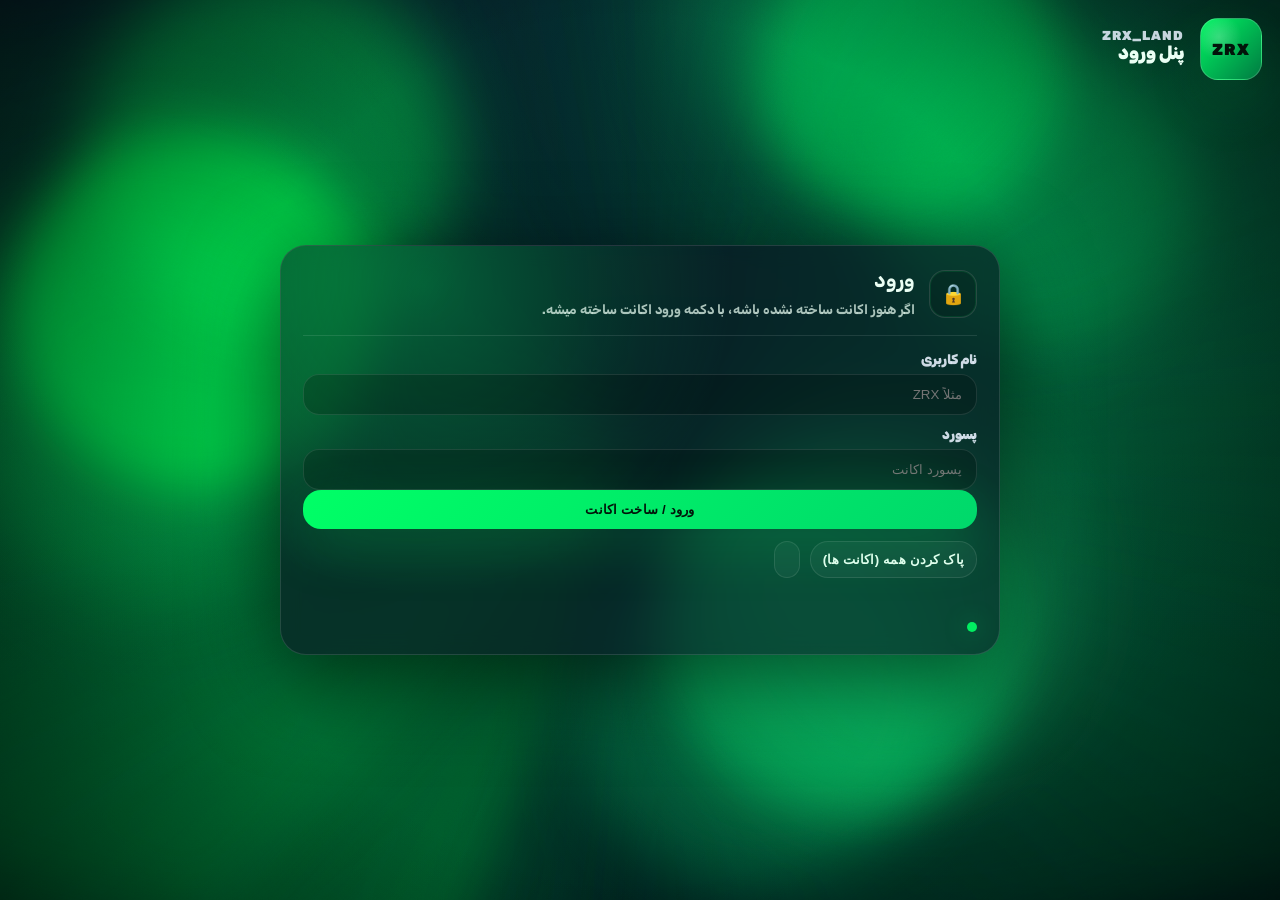
==== commit 18b882f2: "Update index.html" ====
--- a/index.html
+++ b/index.html
@@ -21,8 +21,8 @@
       <div class="heroText">
         <div class="kicker">ZRX_LAND</div>
         <h1 class="title">
-          ورود / ساخت اکانت
-          <span class="subTitle">فقط ۱ اکانت • بدون سشن زمان‌دار</span>
+          پنل ورود
+          <span class="subTitle"></span>
         </h1>
       </div>
     </header>
@@ -34,14 +34,14 @@
           <div class="lockTag">🔒</div>
           <div class="headText">
             <h2>ورود</h2>
-            <p>اگر هنوز اکانت ساخته نشده باشه، با دکمه ورود اکانت ساخته می‌شه.</p>
+            <p> اگر هنوز اکانت ساخته نشده باشه، با دکمه ورود اکانت ساخته ‌میشه.</p>
           </div>
         </div>
 
         <div class="fields">
           <div class="field">
             <label>نام کاربری</label>
-            <input id="username" autocomplete="username" placeholder="مثلاً WardenSteve" />
+            <input id="username" autocomplete="username" placeholder="مثلاً ZRX" />
           </div>
           <div class="field">
             <label>پسورد</label>
@@ -49,18 +49,18 @@
           </div>
         </div>
 
-        <button class="btn primary" id="btnLogin">ورود / ساخت اکانت</button>
+        <button class="btn primary" id="btnLogin" onclick="location.href='site.html'">ورود / ساخت اکانت</button>
 
         <div class="actions">
-          <button class="btn ghost" id="btnClearAll">پاک کردن همه (تست)</button>
-          <button class="btn ghost" id="btnLogout">خروج</button>
+          <button class="btn ghost" id="btnClearAll">پاک کردن همه (اکانت ها)</button>
+          <button class="btn ghost" id="btnLogout"></button>
         </div>
 
         <div class="status" id="status"></div>
 
         <div class="note">
           <span class="dot"></span>
-          <span>سشن ۱۰ دقیقه‌ای حذف شده. وضعیت ورود با localStorage حفظ می‌شه.</span>
+          <span></span>
         </div>
       </div>
 
--- a/style.css
+++ b/style.css
@@ -1,211 +1,366 @@
-/* ===== ZRX_LAND Neon FX ===== */
+@import url('https://fonts.googleapis.com/css2?family=Rubik:wght@600;800;900&display=swap');
+
 :root{
-  --glow: rgba(25,255,122,.55);
-  --glow2: rgba(0,216,107,.45);
-  --cardBorder: rgba(255,255,255,.10);
-  --text: #e9f2ff;
-}
-
-@media (prefers-reduced-motion: reduce){
-  * { animation: none !important; transition: none !important; }
-}
-
-/* ===== Base polish ===== */
+  --bg:#061127;
+  --g1:#00ff66;
+  --g2:#00d86b;
+  --g3:#2cff8f;
+  --c:#eafff4;
+  --muted:rgba(234,255,244,.72);
+  --card: rgba(10, 18, 35, .62);
+  --stroke: rgba(255,255,255,.12);
+  --shadow: 0 24px 90px rgba(0,0,0,.55);
+}
+
+*{box-sizing:border-box}
+html,body{height:100%}
 body{
-  color: var(--text);
-}
-
+  margin:0;
+  font-family: Rubik, ui-sans-serif, system-ui, -apple-system, Segoe UI, Tahoma, Arial;
+  color:var(--c);
+  background: #04102a;
+  overflow-x:hidden;
+}
+
+/* BACKGROUND waves like your image */
+.bg{
+  position:fixed; inset:0;
+  background:
+    radial-gradient(1200px 800px at 70% 10%, rgba(0,255,102,.18), transparent 55%),
+    radial-gradient(1000px 700px at 20% 80%, rgba(0,216,107,.14), transparent 60%),
+    linear-gradient(180deg, #061127, #020816);
+  z-index:-2;
+}
+
+.wave{
+  position:absolute;
+  left:-15%;
+  top:-10%;
+  width:130%;
+  height:120%;
+  background:
+    radial-gradient(circle at 25% 30%, rgba(0,255,102,.55) 0 12%, transparent 13%),
+    radial-gradient(circle at 70% 20%, rgba(0,216,107,.45) 0 10%, transparent 11%),
+    radial-gradient(circle at 60% 70%, rgba(44,255,143,.35) 0 14%, transparent 15%),
+    conic-gradient(from 210deg at 50% 50%, rgba(0,255,102,.22), rgba(0,0,0,0) 40%, rgba(0,216,107,.18) 70%, rgba(0,0,0,0) 100%);
+  filter: blur(28px) saturate(1.35);
+  opacity:.85;
+  transform: rotate(-10deg);
+  animation: drift 7s ease-in-out infinite alternate;
+  z-index:-1;
+}
+
+.w1{ animation-duration: 8.5s; opacity:.95; filter: blur(26px) saturate(1.4); }
+.w2{
+  animation-duration: 10.5s;
+  opacity:.65;
+  filter: blur(34px) saturate(1.2);
+  transform: rotate(12deg) scale(1.02);
+}
+.w3{
+  animation-duration: 12.5s;
+  opacity:.55;
+  filter: blur(42px) saturate(1.05);
+  transform: rotate(-22deg) scale(1.06);
+}
+
+@keyframes drift{
+  0%{ transform: translate(-2%, -1%) rotate(-10deg) scale(1.02); }
+  50%{ transform: translate(3%, 2%) rotate(-6deg) scale(1.04); }
+  100%{ transform: translate(1%, 4%) rotate(-14deg) scale(1.03); }
+}
+
+.grain{
+  position:absolute; inset:0;
+  background-image: url("data:image/svg+xml,%3Csvg xmlns='http://www.w3.org/2000/svg' width='180' height='180'%3E%3Cfilter id='n'%3E%3CfeTurbulence type='fractalNoise' baseFrequency='.8' numOctaves='3' stitchTiles='stitch'/%3E%3C/filter%3E%3Crect width='180' height='180' filter='url(%23n)' opacity='.23'/%3E%3C/svg%3E");
+  mix-blend-mode: overlay;
+  opacity:.18;
+}
+
+.vignette{
+  position:absolute; inset:0;
+  background: radial-gradient(circle at 50% 50%, transparent 0 55%, rgba(0,0,0,.55) 100%);
+  opacity:.9;
+}
+
+/* layout */
+.wrap{
+  min-height:100vh;
+  display:flex;
+  align-items:center;
+  justify-content:center;
+  padding:26px 14px;
+}
+
+.hero{
+  position:absolute;
+  top:18px; right:18px;
+  display:flex;
+  gap:16px;
+  align-items:center;
+  pointer-events:none;
+}
+.brandMark{
+  width:62px; height:62px;
+  border-radius:18px;
+  background:
+    radial-gradient(circle at 30% 30%, rgba(255,255,255,.22), transparent 38%),
+    linear-gradient(135deg, rgba(0,255,102,.95), rgba(0,216,107,.45));
+  border:1px solid rgba(255,255,255,.18);
+  box-shadow: 0 24px 60px rgba(0,255,102,.12);
+  display:flex;
+  align-items:center;
+  justify-content:center;
+  font-weight:900;
+  letter-spacing:1px;
+  color:#02140a;
+  text-shadow:none;
+  animation: pulseGlow 1.7s ease-in-out infinite;
+}
+
+@keyframes pulseGlow{
+  0%,100%{ transform: translateY(0) scale(1); filter: brightness(1); }
+  50%{ transform: translateY(-3px) scale(1.03); filter: brightness(1.15); }
+}
+
+.heroText .kicker{
+  color: rgba(233,242,255,.85);
+  font-weight:900;
+  letter-spacing:.9px;
+  font-size:13px;
+  text-transform:uppercase;
+}
+.heroText .title{
+  margin:0;
+  font-size:18px;
+  line-height:1.2;
+  font-weight:900;
+}
+.heroText .subTitle{
+  display:block;
+  margin-top:6px;
+  font-size:12px;
+  font-weight:800;
+  color:var(--muted);
+  text-shadow: 0 0 20px rgba(0,255,102,.12);
+}
+
+/* card */
 .card{
-  border:1px solid var(--cardBorder);
-  position:relative;
+  width:min(720px, 96vw);
+  background: var(--card);
+  border:1px solid var(--stroke);
+  border-radius:26px;
+  box-shadow: var(--shadow);
+  backdrop-filter: blur(10px);
   overflow:hidden;
-  transform: translateZ(0);
-}
-
-/* ===== moving gradient highlight ===== */
+}
+
+.pane{ padding:22px; position:relative; }
+.hidden{ display:none; }
+
 .card::before{
   content:"";
-  position:absolute;
-  inset:-2px;
+  position:absolute; inset:-2px;
+  background: radial-gradient(circle at 20% 10%, rgba(0,255,102,.28), transparent 45%);
+  pointer-events:none;
+  z-index:0;
+}
+.card > *{ position:relative; z-index:1; }
+
+.cardHead{
+  display:flex; gap:14px; align-items:center;
+  padding-bottom:14px;
+  border-bottom:1px solid rgba(255,255,255,.10);
+}
+.lockTag, .okTag{
+  width:48px; height:48px;
+  border-radius:16px;
+  display:flex; align-items:center; justify-content:center;
+  font-size:20px;
+  border:1px solid rgba(255,255,255,.14);
+  background: rgba(0,0,0,.18);
+  box-shadow: inset 0 0 0 1px rgba(0,255,102,.10);
+}
+.okTag{
+  background: rgba(0,255,102,.10);
+  box-shadow: inset 0 0 0 1px rgba(0,255,102,.35), 0 18px 50px rgba(0,255,102,.10);
+}
+
+.headText h2{
+  margin:0;
+  font-size:20px;
+}
+.headText p{
+  margin:6px 0 0;
+  color: var(--muted);
+  font-weight:700;
+  font-size:13px;
+  line-height:1.8;
+}
+
+.fields{ margin-top:16px; display:grid; gap:12px; }
+.field label{
+  display:block;
+  margin-bottom:7px;
+  font-weight:900;
+  color: rgba(233,242,255,.88);
+  font-size:13px;
+}
+input{
+  width:100%;
+  padding:12px 14px;
+  border-radius:16px;
+  border:1px solid rgba(255,255,255,.10);
+  background: rgba(0,0,0,.20);
+  color:var(--c);
+  outline:none;
+  transition: transform .12s ease, border-color .12s ease, box-shadow .12s ease;
+}
+input:focus{
+  border-color: rgba(0,255,102,.50);
+  box-shadow: 0 0 0 4px rgba(0,255,102,.12);
+  transform: translateY(-1px);
+}
+
+.btn{
+  width:100%;
+  border:none;
+  cursor:pointer;
+  border-radius:18px;
+  padding:12px 14px;
+  font-weight:900;
+  letter-spacing:.2px;
+  transition: transform .12s ease, filter .12s ease;
+}
+.btn:active{ transform: translateY(1px); }
+
+.primary{
+  background: linear-gradient(135deg, var(--g1), var(--g2));
+  color:#02140a;
+  box-shadow: 0 18px 55px rgba(0,255,102,.18);
+  animation: floatIn .55s ease both;
+}
+@keyframes floatIn{
+  from{ opacity:0; transform: translateY(10px) scale(.99); }
+  to{ opacity:1; transform: translateY(0) scale(1); }
+}
+.primary:hover{ filter: brightness(1.08); transform: translateY(-1px); }
+
+.ghost{
+  background: rgba(255,255,255,.04);
+  border:1px solid rgba(255,255,255,.10);
+  color: var(--c);
+  box-shadow: none;
+  width:auto;
+  padding:10px 12px;
+}
+.actions{
+  display:flex;
+  gap:10px;
+  flex-wrap:wrap;
+  margin-top:12px;
+}
+
+.status{
+  margin-top:12px;
+  min-height:18px;
+  font-weight:900;
+  color: rgba(233,242,255,.88);
+}
+
+/* note */
+.note{
+  display:flex; align-items:center; gap:10px;
+  margin-top:14px;
+  color: var(--muted);
+  font-weight:800;
+  font-size:12px;
+}
+.note .dot{
+  width:10px; height:10px;
+  border-radius:50%;
+  background: rgba(0,255,102,.9);
+  box-shadow: 0 0 24px rgba(0,255,102,.45);
+  animation: beat 1s ease-in-out infinite;
+}
+@keyframes beat{
+  0%,100%{ transform: scale(1); }
+  50%{ transform: scale(1.25); }
+}
+
+/* APP panel visuals */
+.meter{
+  margin-top:16px;
+  padding:14px;
+  border-radius:20px;
+  border:1px solid rgba(255,255,255,.10);
+  background: rgba(0,0,0,.16);
+}
+.meterTop{
+  display:flex; justify-content:space-between; align-items:center;
+  margin-bottom:10px;
+}
+.meterLabel{ font-weight:900; color: rgba(233,242,255,.88); }
+.meterValue{
+  font-weight:1000;
+  letter-spacing:.6px;
+  color: rgba(0,255,102,.95);
+  text-shadow: 0 0 22px rgba(0,255,102,.25);
+}
+.bar{
+  height:12px;
+  border-radius:999px;
+  background: rgba(255,255,255,.06);
+  overflow:hidden;
+  border:1px solid rgba(255,255,255,.10);
+}
+.barFill{
+  height:100%;
+  width:0%;
+  border-radius:999px;
+  background: linear-gradient(90deg, rgba(0,255,102,.95), rgba(0,216,107,.5));
+  animation: fill 1.2s ease both;
+}
+@keyframes fill{
+  to{ width:100%; }
+}
+.meterHint{
+  margin-top:10px;
+  font-size:12px;
+  color: var(--muted);
+  font-weight:800;
+  line-height:1.8;
+}
+
+.appBox{
+  margin-top:14px;
+  padding:18px;
+  border-radius:22px;
+  border:1px dashed rgba(0,255,102,.35);
   background:
-    radial-gradient(800px 280px at 15% -10%, rgba(25,255,122,.25), transparent 60%),
-    radial-gradient(600px 260px at 95% 0%, rgba(0,216,107,.22), transparent 60%),
-    linear-gradient(120deg, rgba(255,255,255,.06), transparent 35%, rgba(255,255,255,.06));
-  opacity:.95;
-  animation: sweep 5.5s ease-in-out infinite;
-  pointer-events:none;
-  filter: blur(0px);
-}
-
-.card::after{
-  content:"";
-  position:absolute;
-  inset:0;
-  background:
-    linear-gradient(180deg, rgba(255,255,255,.06), rgba(255,255,255,.00));
-  pointer-events:none;
-}
-
-@keyframes sweep{
-  0%   { transform: translateX(-12%) translateY(-2%) rotate(-2deg); }
-  50%  { transform: translateX(10%) translateY(2%) rotate(2deg); }
-  100% { transform: translateX(-12%) translateY(-2%) rotate(-2deg); }
-}
-
-/* ===== Neon text shimmer ===== */
-.brandText, .title, .card-top .brandText{
-  position:relative;
-}
-
-.brandText::after,
-.title::after{
-  content:"";
-  position:absolute;
-  left:-10%;
-  top:-20%;
-  width:120%;
-  height:140%;
-  background: linear-gradient(90deg, transparent, rgba(25,255,122,.45), transparent);
-  transform: translateX(-120%);
-  animation: neonShine 2.8s ease-in-out infinite;
-  pointer-events:none;
-  mix-blend-mode: screen;
-}
-
-@keyframes neonShine{
-  0%, 60% { transform: translateX(-120%); opacity: 0; }
-  70% { opacity: .95; }
-  100% { transform: translateX(120%); opacity: 0; }
-}
-
-/* ===== Page transitions ===== */
-.page{
-  animation: pageIn .45s cubic-bezier(.2,.9,.2,1) both;
-}
-
-@keyframes pageIn{
-  from { opacity:0; transform: translateY(10px) scale(.98); filter: blur(2px); }
-  to   { opacity:1; transform: translateY(0) scale(1); filter: blur(0); }
-}
-
-/* ===== Login / Panel fade + glow ===== */
-.hidden{
-  display:none !important;
-}
-
-/* ===== Button glow + click ripple feel ===== */
-.btn{
-  position:relative;
-}
-
-.btn::before{
-  content:"";
-  position:absolute;
-  inset:-2px;
-  border-radius:inherit;
-  background: radial-gradient(circle at 30% 20%, rgba(25,255,122,.35), transparent 55%);
-  opacity:0;
-  transition: opacity .2s ease;
-  pointer-events:none;
-}
-
-.btn:hover::before{
-  opacity:1;
-}
-
-.btn:hover{
-  animation: hoverFloat .8s ease-in-out infinite;
-}
-
-@keyframes hoverFloat{
-  0%,100%{ transform: translateY(-1px); }
-  50%{ transform: translateY(-3px); }
-}
-
-.btn:active{
-  animation: none;
-  transform: translateY(0px) scale(.99);
-}
-
-/* ===== Secondary button pulse ===== */
-.btn.secondary{
-  transition: transform .12s ease, filter .12s ease, box-shadow .12s ease;
-}
-
-.btn.secondary:hover{
-  filter: brightness(1.08);
-  box-shadow: 0 0 0 1px rgba(255,255,255,.06), 0 0 30px rgba(25,255,122,.12);
-}
-
-/* ===== Input focus neon ===== */
-input:focus{
-  border-color: rgba(25,255,122,.35) !important;
-  box-shadow:
-    0 0 0 3px rgba(25,255,122,.14),
-    inset 0 0 0 1px rgba(0,0,0,.18);
-  transform: translateY(-1px);
-  transition: .2s ease;
-}
-
-/* ===== Status toast pop ===== */
-#status{
-  animation: statusPop .25s ease both;
-}
-
-@keyframes statusPop{
-  from{ opacity:0; transform: translateY(6px); filter: blur(1px); }
-  to{ opacity:1; transform: translateY(0); filter: blur(0); }
-}
-
-/* ===== Lock icon / pill ===== */
-.pill{
-  position:relative;
-}
-
-.pill::before{
-  content:"";
-  position:absolute;
-  inset:-1px;
-  border-radius:999px;
-  background: linear-gradient(90deg, transparent, rgba(25,255,122,.25), transparent);
-  opacity:.0;
-  transition: opacity .2s ease;
-  pointer-events:none;
-}
-
-.pill:hover::before{
-  opacity:.9;
-}
-
-/* ===== grid / background add extra sparkle ===== */
-.grid{
-  animation: gridMove 7s linear infinite;
-}
-
-@keyframes gridMove{
-  0%{ transform: perspective(900px) rotateX(58deg) translateY(120px) translateX(0); }
-  100%{ transform: perspective(900px) rotateX(58deg) translateY(120px) translateX(-60px); }
-}
-
-/* ===== subtle shake on error (if you set status red later) ===== */
-/* فقط اگر خواستی در JS کلاس اضافه کنی: .err */
-.err{
-  animation: errShake .25s ease-in-out 1;
-}
-@keyframes errShake{
-  0%{ transform: translateX(0); }
-  25%{ transform: translateX(-4px); }
-  50%{ transform: translateX(4px); }
-  75%{ transform: translateX(-2px); }
-  100%{ transform: translateX(0); }
-}
-
-/* ===== Make "Z" logo more punchy ===== */
-.logo{
-  animation: logoPulse 2.4s ease-in-out infinite;
-}
-
-@keyframes logoPulse{
-  0%,100%{ transform: scale(1); filter: drop-shadow(0 0 18px rgba(25,255,122,.18)); }
-  50%{ transform: scale(1.05); filter: drop-shadow(0 0 30px rgba(25,255,122,.35)); }
-}
+    radial-gradient(800px 300px at 20% 0%, rgba(0,255,102,.12), transparent 55%),
+    rgba(0,0,0,.14);
+}
+.bigText{
+  font-size:36px;
+  font-weight:1000;
+  letter-spacing:1px;
+  color: rgba(0,255,102,.95);
+  text-shadow: 0 0 30px rgba(0,255,102,.30);
+}
+.smallText{
+  margin-top:8px;
+  color: var(--muted);
+  font-weight:800;
+  line-height:1.8;
+}
+
+/* little slide-in */
+.card .pane{
+  animation: paneIn .55s ease both;
+}
+@keyframes paneIn{
+  from{ opacity:0; transform: translateY(10px); }
+  to{ opacity:1; transform: translateY(0); }
+}
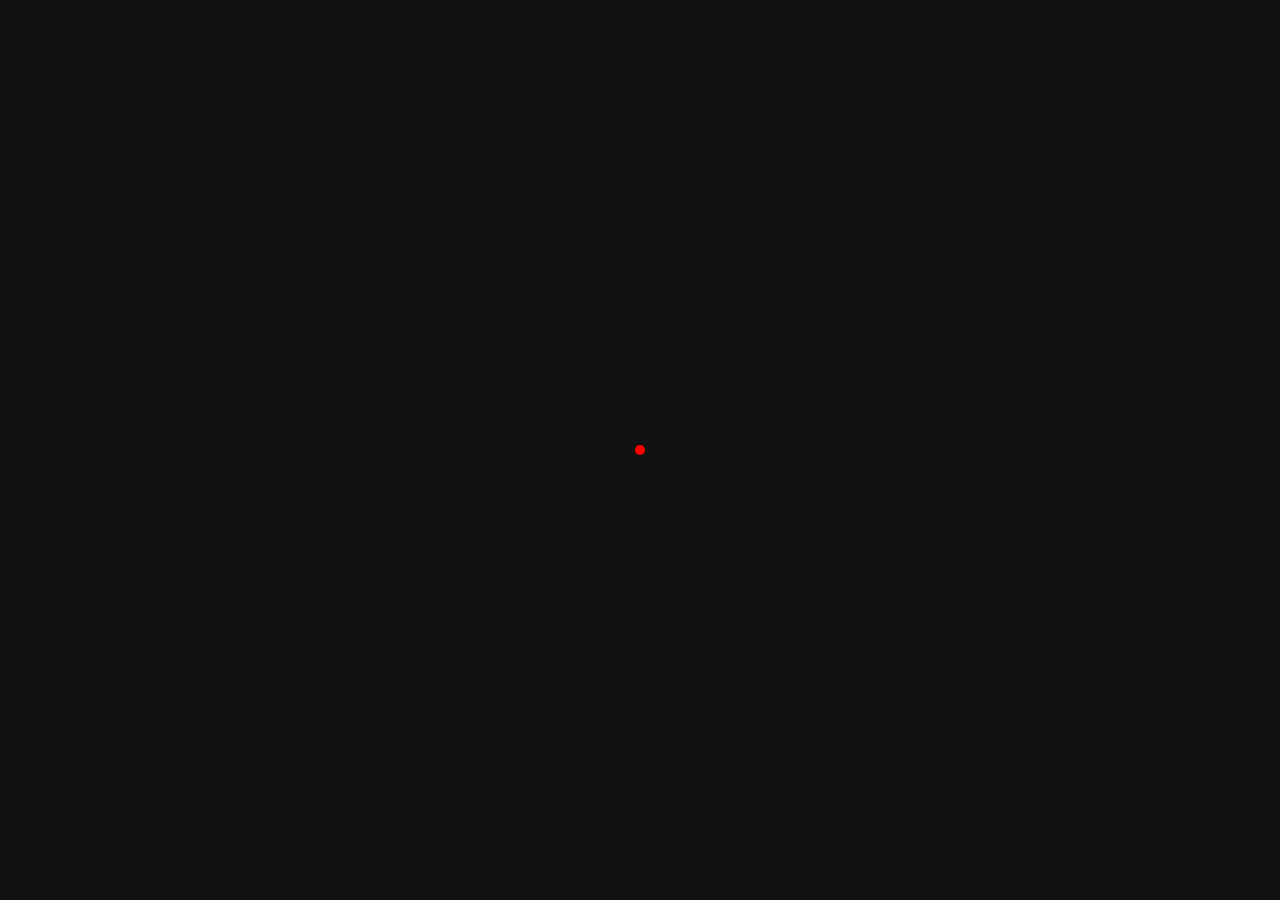
==== commit d91acce6: "Update index.html" ====
--- a/index.html
+++ b/index.html
@@ -1,283 +1,64 @@
-<!doctype html>
-<html lang="fa" dir="rtl">
-<head>
-  <meta charset="utf-8" />
-  <meta name="viewport" content="width=device-width,initial-scale=1" />
-  <title>ZRX_LAND</title>
-  <link rel="stylesheet" href="style.css" />
-</head>
+<!DOCTYPE html>
+<html>
+<head><style>body { margin: 0; background: #111; overflow: hidden; } #crosshair { position: absolute; top: 50%; left: 50%; width: 10px; height: 10px; background: red; border-radius: 50%; transform: translate(-50%, -50%); }</style></head>
 <body>
-  <div class="bg">
-    <div class="wave w1"></div>
-    <div class="wave w2"></div>
-    <div class="wave w3"></div>
-    <div class="grain"></div>
-    <div class="vignette"></div>
-  </div>
+    <div id="crosshair"></div>
+    <script type="module">
+        import * as THREE from 'https://unpkg.com/three@0.158.0/build/three.module.js';
+        import { PointerLockControls } from 'https://unpkg.com/three@0.158.0/examples/jsm/controls/PointerLockControls.js';
 
-  <main class="wrap">
-    <header class="hero">
-      <div class="brandMark" aria-hidden="true">ZRX</div>
-      <div class="heroText">
-        <div class="kicker">ZRX_LAND</div>
-        <h1 class="title">
-          پنل ورود
-          <span class="subTitle"></span>
-        </h1>
-      </div>
-    </header>
+        // 1. Core Scene
+        const scene = new THREE.Scene();
+        scene.background = new THREE.Color(0x222222);
+        const camera = new THREE.PerspectiveCamera(75, window.innerWidth/window.innerHeight, 0.1, 1000);
+        const renderer = new THREE.WebGLRenderer({ antialias: true });
+        renderer.setSize(window.innerWidth, window.innerHeight);
+        document.body.appendChild(renderer.domElement);
 
-    <section class="card" id="panel">
-      <!-- PAGE: LOGIN -->
-      <div class="pane" id="paneLogin">
-        <div class="cardHead">
-          <div class="lockTag">🔒</div>
-          <div class="headText">
-            <h2>ورود</h2>
-            <p> اگر هنوز اکانت ساخته نشده باشه، با دکمه ورود اکانت ساخته ‌میشه.</p>
-          </div>
-        </div>
+        // 2. Weapon (The Viewmodel)
+        const gun = new THREE.Mesh(new THREE.BoxGeometry(0.1, 0.1, 0.5), new THREE.MeshBasicMaterial({ color: 0x555555 }));
+        gun.position.set(0.2, -0.2, -0.4); // Positioned bottom right
+        camera.add(gun); // Attach gun to camera so it moves with view
+        scene.add(camera);
 
-        <div class="fields">
-          <div class="field">
-            <label>نام کاربری</label>
-            <input id="username" autocomplete="username" placeholder="مثلاً ZRX" />
-          </div>
-          <div class="field">
-            <label>پسورد</label>
-            <input id="password" type="password" autocomplete="current-password" placeholder="پسورد اکانت" />
-          </div>
-        </div>
+        // 3. Map (Simple Obstacles)
+        const floor = new THREE.Mesh(new THREE.PlaneGeometry(100, 100), new THREE.MeshBasicMaterial({ color: 0x444444 }));
+        floor.rotation.x = -Math.PI / 2;
+        scene.add(floor);
 
-        <button class="btn primary" id="btnLogin" onclick="location.href='site.html'">ورود / ساخت اکانت</button>
+        // Create some enemies (Targets)
+        const enemies = [];
+        for(let i = 0; i < 5; i++) {
+            const enemy = new THREE.Mesh(new THREE.BoxGeometry(1, 2, 1), new THREE.MeshBasicMaterial({ color: 0xff0000 }));
+            enemy.position.set(Math.random()*20-10, 1, Math.random()*20-10);
+            scene.add(enemy);
+            enemies.push(enemy);
+        }
 
-        <div class="actions">
-          <button class="btn ghost" id="btnClearAll">پاک کردن همه (اکانت ها)</button>
-          <button class="btn ghost" id="btnLogout"></button>
-        </div>
+        // 4. Controls & Shooting
+        const controls = new PointerLockControls(camera, document.body);
+        const raycaster = new THREE.Raycaster();
+        
+        document.addEventListener('click', () => {
+            if(!controls.isLocked) { controls.lock(); return; }
+            
+            // SHOOT LOGIC
+            raycaster.setFromCamera(new THREE.Vector2(0, 0), camera); // Center of screen
+            const intersects = raycaster.intersectObjects(enemies);
+            
+            if(intersects.length > 0) {
+                scene.remove(intersects[0].object); // Remove enemy on hit
+                console.log("Enemy Down!");
+            }
+        });
 
-        <div class="status" id="status"></div>
-
-        <div class="note">
-          <span class="dot"></span>
-          <span></span>
-        </div>
-      </div>
-
-      <!-- PAGE: LOGGED IN -->
-      <div class="pane hidden" id="paneApp">
-        <div class="cardHead">
-          <div class="okTag">✅</div>
-          <div class="headText">
-            <h2>وارد شدی</h2>
-            <p id="welcomeText">خوش اومدی</p>
-          </div>
-        </div>
-
-        <div class="meter">
-          <div class="meterTop">
-            <div class="meterLabel">وضعیت دسترسی</div>
-            <div class="meterValue">ACTIVE</div>
-          </div>
-          <div class="bar">
-            <div class="barFill"></div>
-          </div>
-          <div class="meterHint">تا وقتی خودت خروج یا پاک‌سازی نکنی وارد می‌مونی.</div>
-        </div>
-
-        <div class="appBox">
-          <div class="bigText">ZRX_LAND ✅</div>
-          <div class="smallText">
-            اینجا محتوای سایتت قرار می‌گیره.
-          </div>
-        </div>
-
-        <div class="actions">
-          <button class="btn primary" id="btnLogout2">خروج</button>
-          <button class="btn ghost" id="btnDeleteAccount">حذف اکانت</button>
-        </div>
-
-        <div class="status" id="status2"></div>
-      </div>
-    </section>
-  </main>
-
-  <script>
-    // ===== LocalStorage keys =====
-    const LS_USERS = "zrx:users:v1";      // فقط 1 اکانت
-    const LS_LOGIN = "zrx:login:v1";      // وضعیت وارد بودن
-
-    const $ = (id) => document.getElementById(id);
-
-    const paneLogin = $("paneLogin");
-    const paneApp = $("paneApp");
-
-    const status1 = $("status");
-    const status2 = $("status2");
-
-    function setStatus(msg){
-      status1.textContent = msg || "";
-    }
-    function setStatus2(msg){
-      status2.textContent = msg || "";
-    }
-
-    function showLogin(){
-      paneApp.classList.add("hidden");
-      paneLogin.classList.remove("hidden");
-      setStatus2("");
-    }
-    function showApp(){
-      paneLogin.classList.add("hidden");
-      paneApp.classList.remove("hidden");
-      setStatus("");
-    }
-
-    function loadUsers(){
-      const raw = localStorage.getItem(LS_USERS);
-      if(!raw) return {};
-      try{
-        const obj = JSON.parse(raw);
-        return (obj && typeof obj === "object") ? obj : {};
-      }catch{ return {}; }
-    }
-    function saveUsers(users){
-      localStorage.setItem(LS_USERS, JSON.stringify(users));
-    }
-
-    function loadLogin(){
-      const raw = localStorage.getItem(LS_LOGIN);
-      if(!raw) return null;
-      try{ return JSON.parse(raw); }catch{ return null; }
-    }
-    function saveLogin(data){
-      localStorage.setItem(LS_LOGIN, JSON.stringify(data));
-    }
-    function clearLogin(){
-      localStorage.removeItem(LS_LOGIN);
-    }
-
-    async function sha256(text){
-      const enc = new TextEncoder().encode(text);
-      const hashBuf = await crypto.subtle.digest("SHA-256", enc);
-      return [...new Uint8Array(hashBuf)].map(b => b.toString(16).padStart(2,"0")).join("");
-    }
-
-    function getAccountCount(){
-      const users = loadUsers();
-      return Object.keys(users).length;
-    }
-
-    async function loginOrCreate(){
-      const username = $("username").value.trim();
-      const password = $("password").value;
-
-      if(!username){
-        setStatus("نام کاربری رو وارد کن.");
-        return;
-      }
-      if(!password || password.length < 1){
-        setStatus("پسورد رو وارد کن.");
-        return;
-      }
-
-      const users = loadUsers();
-      const hasUser = !!users[username];
-
-      // اگر هیچ اکانتی وجود نداره -> بسازه
-      if(Object.keys(users).length === 0){
-        const passHash = await sha256(password);
-        users[username] = { passHash, createdAt: new Date().toISOString() };
-        saveUsers(users);
-        saveLogin({ username });
-        $("welcomeText").textContent = `خوش اومدی ${username}`;
-        showApp();
-        setStatus("");
-        return;
-      }
-
-      // اگر اکانتی هست:
-      // فقط اجازه 1 اکانت داریم؛ پس اگر این یوزر همون اکانته، لاگین کن
-      const onlyOne = getAccountCount() === 1;
-      if(!onlyOne){
-        // حالت غیرمجاز (اگر قبلاً از قبل دستکاری شده باشه)
-        setStatus("خطا: بیشتر از ۱ اکانت وجود دارد. پاک‌سازی تست کن.");
-        return;
-      }
-
-      if(!hasUser){
-        setStatus("فقط یک اکانت اجازه داده می‌شود. همین اکانت را وارد کن.");
-        return;
-      }
-
-      const passHash = await sha256(password);
-      if(passHash !== users[username].passHash){
-        setStatus("پسورد اشتباه است.");
-        return;
-      }
-
-      saveLogin({ username });
-      $("welcomeText").textContent = `خوش اومدی ${username}`;
-      showApp();
-      setStatus("");
-    }
-
-    function logout(){
-      clearLogin();
-      showLogin();
-    }
-
-    async function deleteAccount(){
-      const login = loadLogin();
-      if(!login || !login.username){
-        setStatus2("اول وارد شو.");
-        return;
-      }
-
-      const users = loadUsers();
-      // فقط پاک کردن همون اکانت
-      if(users[login.username]){
-        delete users[login.username];
-        saveUsers(users);
-      }
-      clearLogin();
-      showLogin();
-      $("username").value = "";
-      $("password").value = "";
-      setStatus2("اکانت حذف شد ✅");
-    }
-
-    function clearAll(){
-      if(!confirm("همه چیز پاک شود؟ (تست)")) return;
-      localStorage.removeItem(LS_USERS);
-      localStorage.removeItem(LS_LOGIN);
-      $("username").value = "";
-      $("password").value = "";
-      showLogin();
-      setStatus("همه پاک شد.");
-      setStatus2("");
-    }
-
-    // ===== Events =====
-    $("btnLogin").addEventListener("click", loginOrCreate);
-    $("btnLogout").addEventListener("click", logout);
-    $("btnLogout2").addEventListener("click", logout);
-    $("btnClearAll").addEventListener("click", clearAll);
-    $("btnDeleteAccount").addEventListener("click", deleteAccount);
-
-    // ===== Init =====
-    (function init(){
-      const login = loadLogin();
-      if(login && login.username){
-        const users = loadUsers();
-        if(users[login.username]){
-          $("welcomeText").textContent = `خوش اومدی ${login.username}`;
-          showApp();
-          return;
+        camera.position.set(0, 1.6, 5);
+        
+        function animate() {
+            requestAnimationFrame(animate);
+            renderer.render(scene, camera);
         }
-      }
-      showLogin();
-    })();
-  </script>
+        animate();
+    </script>
 </body>
 </html>
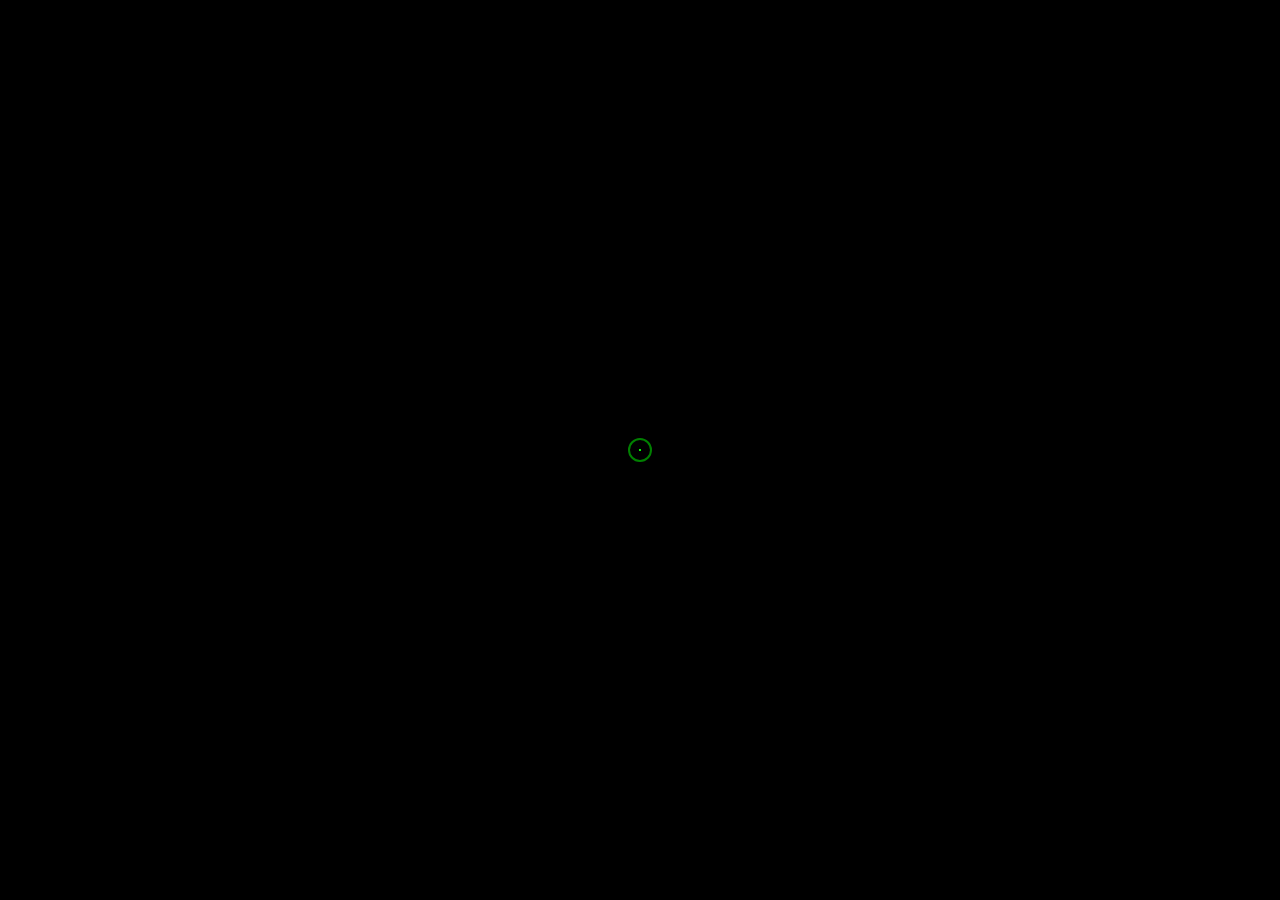
==== commit d536d457: "Update index.html" ====
--- a/index.html
+++ b/index.html
@@ -1,64 +1,154 @@
 <!DOCTYPE html>
-<html>
-<head><style>body { margin: 0; background: #111; overflow: hidden; } #crosshair { position: absolute; top: 50%; left: 50%; width: 10px; height: 10px; background: red; border-radius: 50%; transform: translate(-50%, -50%); }</style></head>
+<html lang="en">
+<head>
+    <meta charset="UTF-8">
+    <title>Advanced FPS Prototype</title>
+    <style>
+        body { margin: 0; overflow: hidden; background: #000; }
+        /* Crosshair جذاب‌تر */
+        #crosshair {
+            position: absolute; top: 50%; left: 50%;
+            width: 20px; height: 20px;
+            border: 2px solid rgba(0, 255, 0, 0.5);
+            border-radius: 50%;
+            transform: translate(-50%, -50%);
+            pointer-events: none;
+        }
+        #crosshair::after {
+            content: ''; position: absolute; top: 50%; left: 50%;
+            width: 2px; height: 2px; background: lime;
+            transform: translate(-50%, -50%);
+        }
+    </style>
+</head>
 <body>
     <div id="crosshair"></div>
+
     <script type="module">
         import * as THREE from 'https://unpkg.com/three@0.158.0/build/three.module.js';
         import { PointerLockControls } from 'https://unpkg.com/three@0.158.0/examples/jsm/controls/PointerLockControls.js';
 
-        // 1. Core Scene
+        // --- Scene Setup ---
         const scene = new THREE.Scene();
-        scene.background = new THREE.Color(0x222222);
+        scene.fog = new THREE.FogExp2(0x111111, 0.02); // اضافه کردن مه برای عمق دادن به مپ
         const camera = new THREE.PerspectiveCamera(75, window.innerWidth/window.innerHeight, 0.1, 1000);
         const renderer = new THREE.WebGLRenderer({ antialias: true });
         renderer.setSize(window.innerWidth, window.innerHeight);
+        renderer.shadowMap.enabled = true; // فعال کردن سایه‌ها برای واقع‌گرایی
         document.body.appendChild(renderer.domElement);
 
-        // 2. Weapon (The Viewmodel)
-        const gun = new THREE.Mesh(new THREE.BoxGeometry(0.1, 0.1, 0.5), new THREE.MeshBasicMaterial({ color: 0x555555 }));
-        gun.position.set(0.2, -0.2, -0.4); // Positioned bottom right
-        camera.add(gun); // Attach gun to camera so it moves with view
+        // --- Lighting ---
+        const ambientLight = new THREE.AmbientLight(0x404040, 2); 
+        scene.add(ambientLight);
+        const sunLight = new THREE.DirectionalLight(0xffffff, 1);
+        sunLight.position.set(5, 10, 7.5);
+        sunLight.castShadow = true;
+        scene.add(sunLight);
+
+        // --- Gun Setup (Viewmodel) ---
+        const gunGroup = new THREE.Group();
+        const gunBody = new THREE.Mesh(
+            new THREE.BoxGeometry(0.15, 0.2, 0.6),
+            new THREE.MeshStandardMaterial({ color: 0x222222, roughness: 0.2 })
+        );
+        gunGroup.add(gunBody);
+        
+        // Muzzle Flash (نور شلیک)
+        const muzzleFlash = new THREE.PointLight(0xffaa00, 0, 2);
+        muzzleFlash.position.set(0, 0, -0.4);
+        gunGroup.add(muzzleFlash);
+
+        gunGroup.position.set(0.3, -0.3, -0.5);
+        camera.add(gunGroup);
         scene.add(camera);
 
-        // 3. Map (Simple Obstacles)
-        const floor = new THREE.Mesh(new THREE.PlaneGeometry(100, 100), new THREE.MeshBasicMaterial({ color: 0x444444 }));
+        // --- Map (More interesting than a floor) ---
+        const floor = new THREE.Mesh(
+            new THREE.PlaneGeometry(100, 100),
+            new THREE.MeshStandardMaterial({ color: 0x333333 })
+        );
         floor.rotation.x = -Math.PI / 2;
+        floor.receiveShadow = true;
         scene.add(floor);
 
-        // Create some enemies (Targets)
+        // Obstacles (جعبه‌های محیطی)
+        for(let i=0; i<20; i++) {
+            const box = new THREE.Mesh(
+                new THREE.BoxGeometry(2, Math.random()*3+1, 2),
+                new THREE.MeshStandardMaterial({ color: 0x555555 })
+            );
+            box.position.set(Math.random()*40-20, 0, Math.random()*40-20);
+            box.position.y += box.geometry.parameters.height / 2;
+            box.castShadow = true;
+            box.receiveShadow = true;
+            scene.add(box);
+        }
+
+        // Enemies
         const enemies = [];
-        for(let i = 0; i < 5; i++) {
-            const enemy = new THREE.Mesh(new THREE.BoxGeometry(1, 2, 1), new THREE.MeshBasicMaterial({ color: 0xff0000 }));
-            enemy.position.set(Math.random()*20-10, 1, Math.random()*20-10);
+        const enemyGeo = new THREE.CapsuleGeometry(0.5, 1, 4, 8);
+        for(let i=0; i<8; i++) {
+            const enemy = new THREE.Mesh(enemyGeo, new THREE.MeshStandardMaterial({ color: 0xff0000 }));
+            enemy.position.set(Math.random()*30-15, 1, Math.random()*30-15);
+            enemy.castShadow = true;
             scene.add(enemy);
             enemies.push(enemy);
         }
 
-        // 4. Controls & Shooting
+        // --- Logic & Controls ---
         const controls = new PointerLockControls(camera, document.body);
-        const raycaster = new THREE.Raycaster();
-        
         document.addEventListener('click', () => {
             if(!controls.isLocked) { controls.lock(); return; }
-            
-            // SHOOT LOGIC
-            raycaster.setFromCamera(new THREE.Vector2(0, 0), camera); // Center of screen
-            const intersects = raycaster.intersectObjects(enemies);
-            
-            if(intersects.length > 0) {
-                scene.remove(intersects[0].object); // Remove enemy on hit
-                console.log("Enemy Down!");
-            }
+            shoot();
         });
 
-        camera.position.set(0, 1.6, 5);
-        
+        const raycaster = new THREE.Raycaster();
+        let recoilAmount = 0;
+
+        function shoot() {
+            // 1. Visual Recoil (پس‌زدن اسلحه)
+            recoilAmount = 0.1; 
+            
+            // 2. Muzzle Flash (جرقه شلیک)
+            muzzleFlash.intensity = 5;
+            setTimeout(() => muzzleFlash.intensity = 0, 50);
+
+            // 3. Hit Detection
+            raycaster.setFromCamera(new THREE.Vector2(0, 0), camera);
+            const intersects = raycaster.intersectObjects(enemies);
+
+            if(intersects.length > 0) {
+                const target = intersects[0].object;
+                target.material.color.set(0xffffff); // تغییر رنگ موقع اصابت
+                setTimeout(() => scene.remove(target), 100); // غیب شدن
+            }
+        }
+
+        // --- Animation Loop ---
         function animate() {
             requestAnimationFrame(animate);
+
+            // Smooth Recoil Animation
+            if (recoilAmount > 0) {
+                gunGroup.position.z += recoilAmount; // اسلحه به عقب میره
+                recoilAmount *= 0.8; // اثر پس‌زدن کم میشه
+            } else {
+                // بازگشت نرم اسلحه به حالت اول
+                gunGroup.position.z += ( -0.5 - gunGroup.position.z ) * 0.1;
+            }
+
             renderer.render(scene, camera);
         }
+
+        camera.position.y = 1.6;
         animate();
+
+        // Resize handler
+        window.addEventListener('resize', () => {
+            camera.aspect = window.innerWidth / window.innerHeight;
+            camera.updateProjectionMatrix();
+            renderer.setSize(window.innerWidth, window.innerHeight);
+        });
     </script>
 </body>
 </html>
